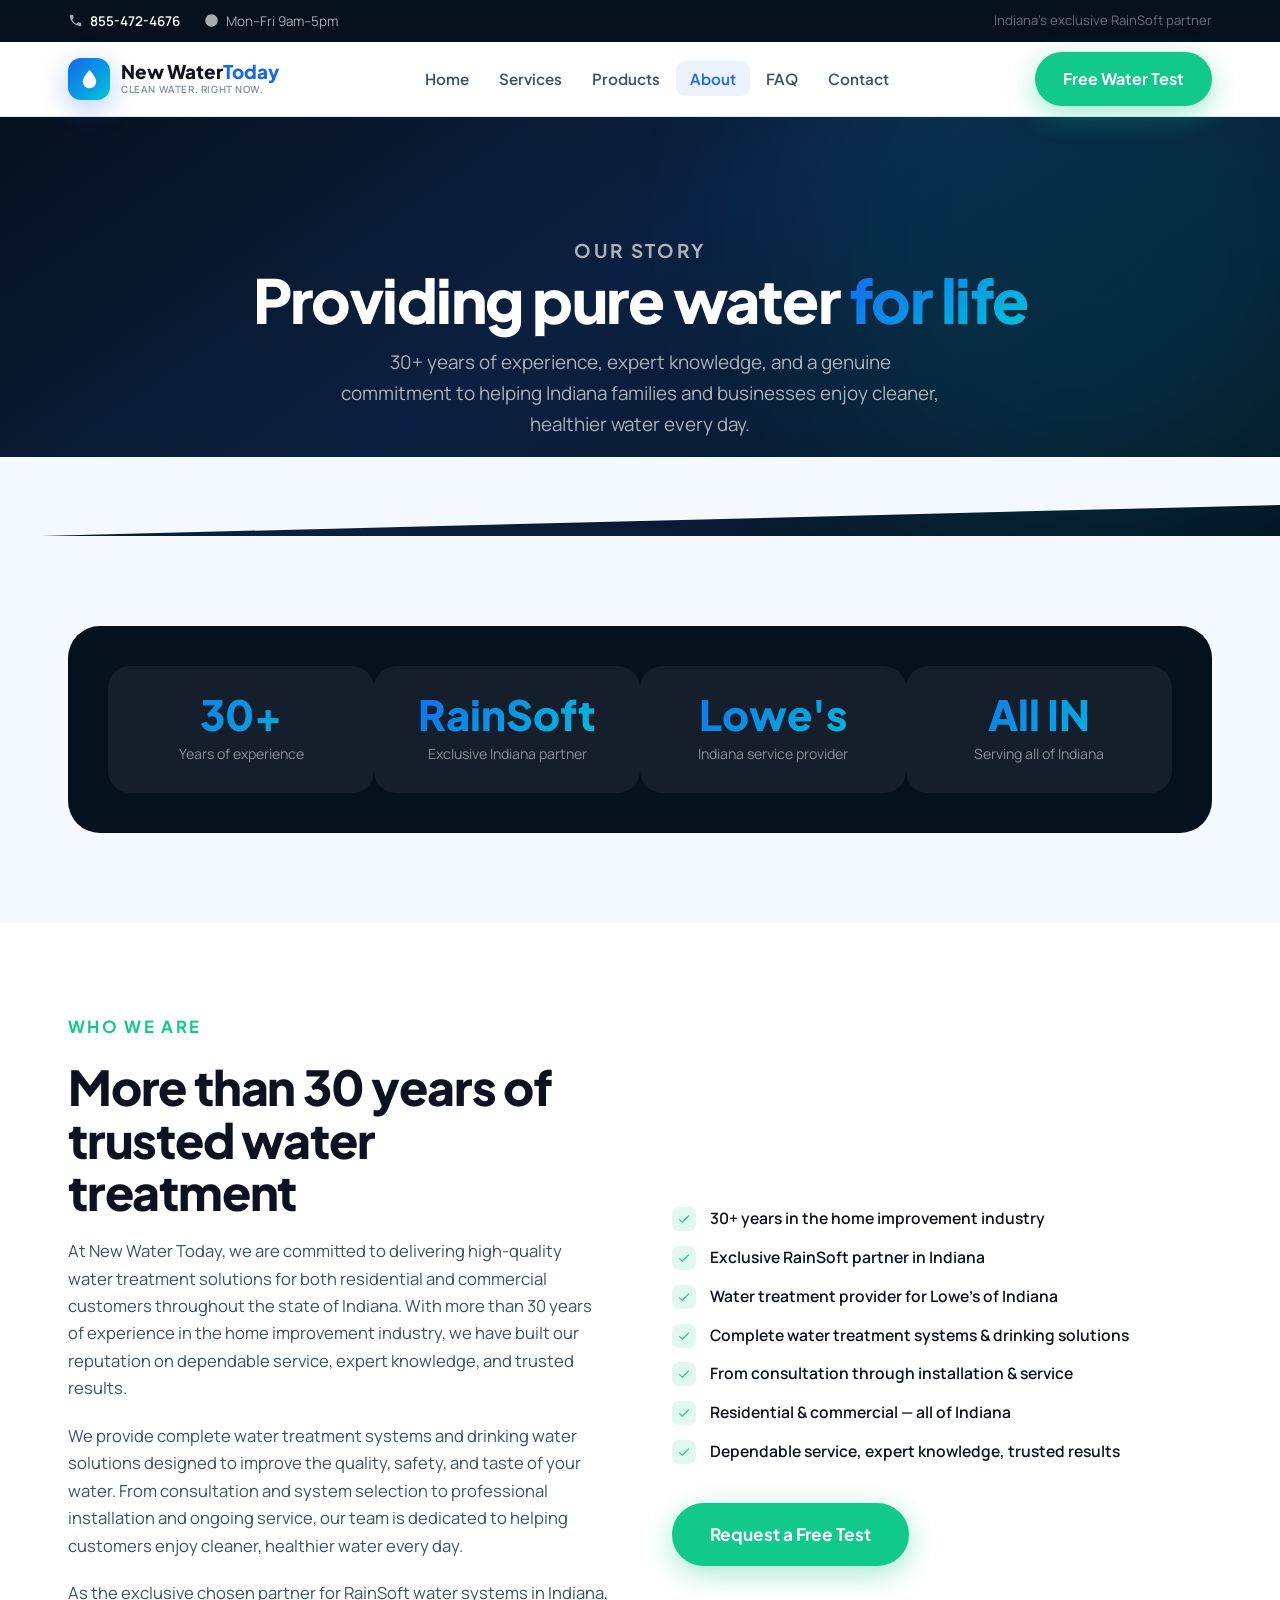
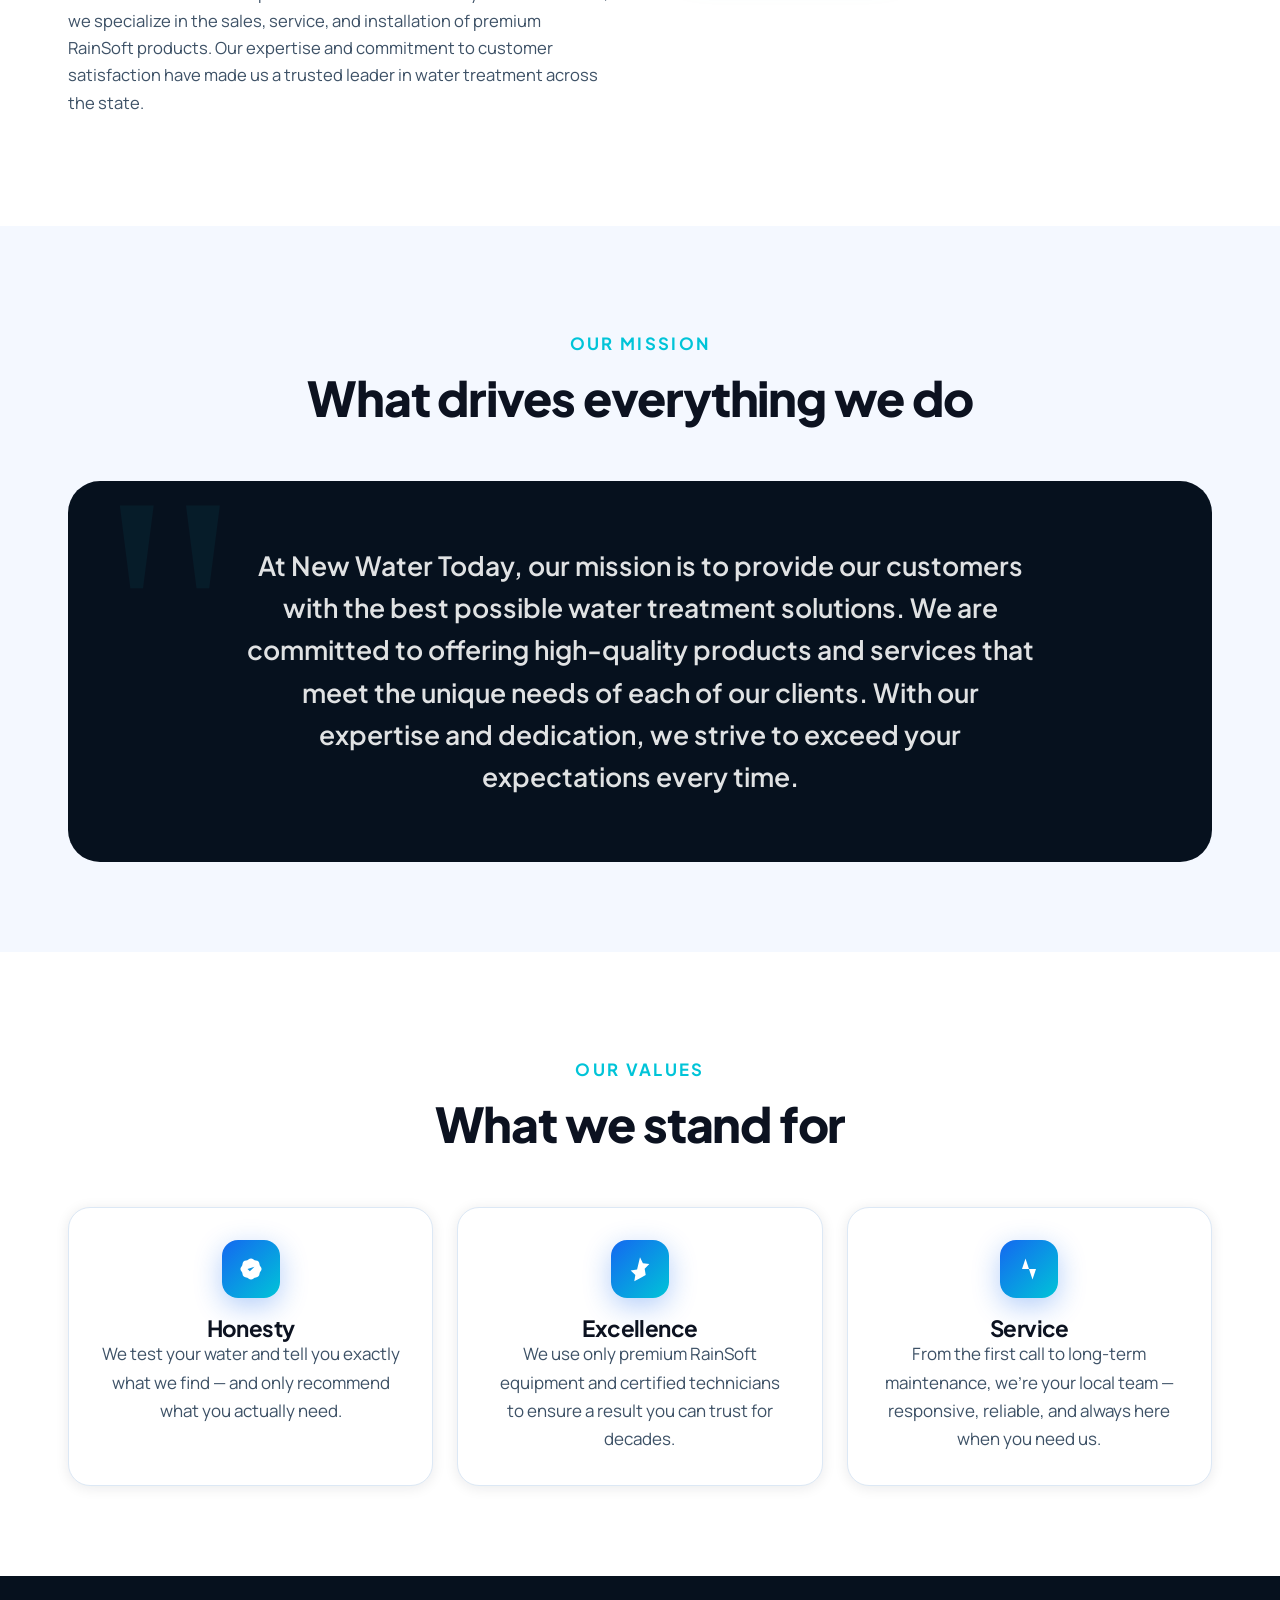
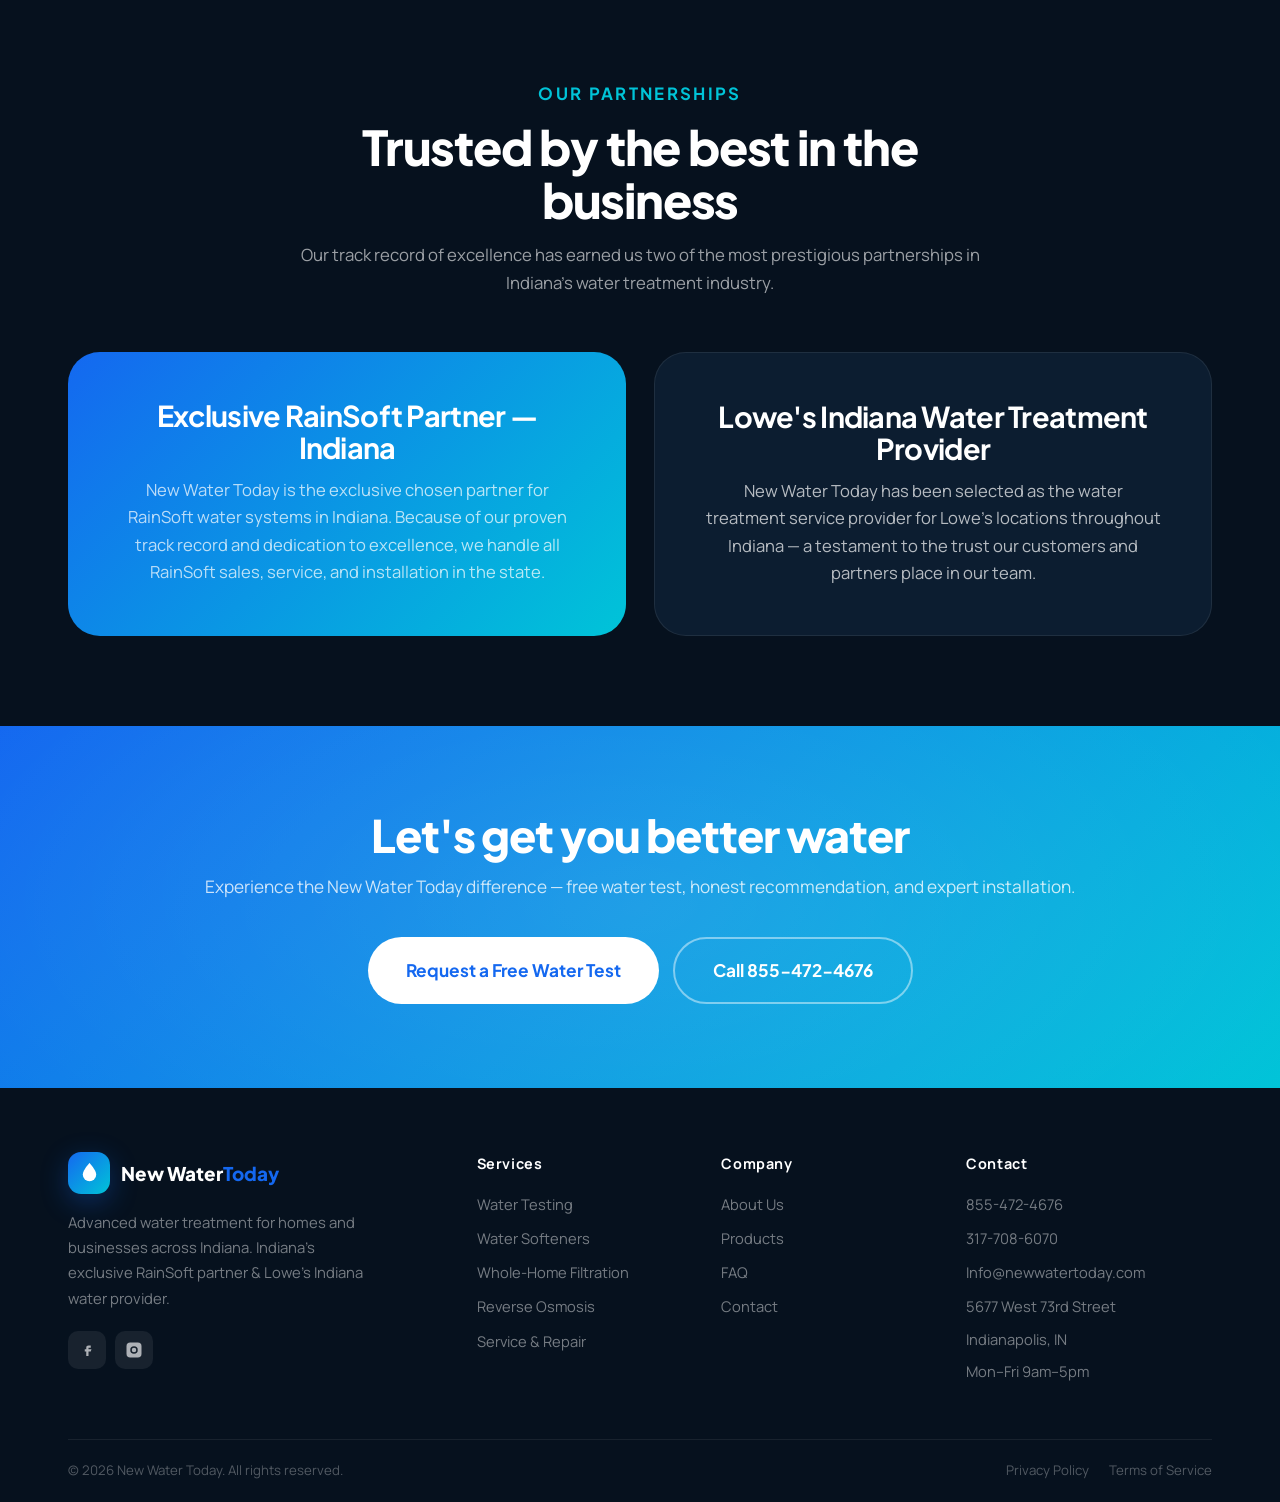
==== about.html @ 7a16fded "Redesign: multi-page professional site with separate pages per nav tab Full redesign with deep navy " ====
<!DOCTYPE html>
<html lang="en">
<head>
<meta charset="UTF-8"/><meta name="viewport" content="width=device-width,initial-scale=1"/>
<title>About Us — New Water Today | 30+ Years Serving Indiana</title>
<meta name="description" content="New Water Today has 30+ years of experience providing water treatment solutions across Indiana. Exclusive RainSoft partner and Lowe's Indiana water provider. Learn our story."/>
<meta name="theme-color" content="#06111e"/>
<link rel="icon" href="assets/img/favicon.svg" type="image/svg+xml"/>
<link rel="preconnect" href="https://fonts.googleapis.com"/>
<link rel="preconnect" href="https://fonts.gstatic.com" crossorigin/>
<link href="https://fonts.googleapis.com/css2?family=Manrope:wght@400;500;600;700&family=Plus+Jakarta+Sans:wght@600;700;800&display=swap" rel="stylesheet"/>
<link rel="stylesheet" href="assets/css/styles.css"/>
</head>
<body>
<a class="skip-link" href="#main">Skip to content</a>

<div class="topbar">
  <div class="container topbar__inner">
    <span class="topbar__item"><svg class="icon-xs" viewBox="0 0 24 24"><path d="M6.6 10.8a15.1 15.1 0 0 0 6.6 6.6l2.2-2.2a1 1 0 0 1 1-.25 11.4 11.4 0 0 0 3.6.57 1 1 0 0 1 1 1V20a1 1 0 0 1-1 1A17 17 0 0 1 3 4a1 1 0 0 1 1-1h3.5a1 1 0 0 1 1 1 11.4 11.4 0 0 0 .57 3.6 1 1 0 0 1-.25 1z"/></svg><a href="tel:+18554724676">855-472-4676</a></span>
    <span class="topbar__item topbar__hours"><svg class="icon-xs" viewBox="0 0 24 24"><path d="M12 2a10 10 0 1 0 0 20A10 10 0 0 0 12 2zm1 10.6V6h-2v7l5.2 3.1 1-1.7z"/></svg>Mon–Fri 9am–5pm</span>
    <span class="topbar__right">Indiana's exclusive RainSoft partner</span>
  </div>
</div>

<header class="header" id="header">
  <div class="container header__inner">
    <a class="brand" href="index.html">
      <span class="brand__icon"><svg viewBox="0 0 24 24"><path d="M12 2.2S5 9.5 5 14.2a7 7 0 0 0 14 0C19 9.5 12 2.2 12 2.2z"/></svg></span>
      <span><div class="brand__name">New Water<span>Today</span></div><div class="brand__tag">Clean Water. Right Now.</div></span>
    </a>
    <nav aria-label="Primary">
      <ul class="nav__links" id="navLinks">
        <li><a href="index.html">Home</a></li>
        <li><a href="services.html">Services</a></li>
        <li><a href="products.html">Products</a></li>
        <li><a href="about.html">About</a></li>
        <li><a href="faq.html">FAQ</a></li>
        <li><a href="contact.html">Contact</a></li>
      </ul>
    </nav>
    <a class="btn btn--green nav__cta" href="contact.html">Free Water Test</a>
    <button class="nav__toggle" id="navToggle" aria-expanded="false" aria-label="Open menu"><span></span><span></span><span></span></button>
  </div>
</header>

<main id="main">

<section class="page-hero">
  <div class="page-hero__glow" aria-hidden="true"></div>
  <div class="page-hero__inner">
    <p class="eyebrow eyebrow--dim">Our story</p>
    <h1>Providing pure water <span class="grad-text">for life</span></h1>
    <p>30+ years of experience, expert knowledge, and a genuine commitment to helping Indiana families and businesses enjoy cleaner, healthier water every day.</p>
  </div>
  <div class="page-hero__cut" aria-hidden="true"><svg viewBox="0 0 1440 80" preserveAspectRatio="none"><path d="M0 0h1440v48L0 80z" fill="#f4f8ff"/></svg></div>
</section>

<!-- Stats -->
<section class="section section--off">
  <div class="container">
    <div class="stats-row" style="background:var(--navy);border-radius:var(--r-xl);padding:40px;gap:0">
      <div class="stat-box" style="border:0"><strong data-count="30" data-suffix="+">30+</strong><span>Years of experience</span></div>
      <div class="stat-box" style="border:0"><strong>RainSoft</strong><span>Exclusive Indiana partner</span></div>
      <div class="stat-box" style="border:0"><strong>Lowe's</strong><span>Indiana service provider</span></div>
      <div class="stat-box" style="border:0"><strong>All IN</strong><span>Serving all of Indiana</span></div>
    </div>
  </div>
</section>

<!-- About copy -->
<section class="section">
  <div class="container">
    <div class="split">
      <div>
        <p class="eyebrow eyebrow--green">Who we are</p>
        <h2>More than 30 years of trusted water treatment</h2>
        <p>At New Water Today, we are committed to delivering high-quality water treatment solutions for both residential and commercial customers throughout the state of Indiana. With more than 30 years of experience in the home improvement industry, we have built our reputation on dependable service, expert knowledge, and trusted results.</p>
        <p>We provide complete water treatment systems and drinking water solutions designed to improve the quality, safety, and taste of your water. From consultation and system selection to professional installation and ongoing service, our team is dedicated to helping customers enjoy cleaner, healthier water every day.</p>
        <p>As the exclusive chosen partner for RainSoft water systems in Indiana, we specialize in the sales, service, and installation of premium RainSoft products. Our expertise and commitment to customer satisfaction have made us a trusted leader in water treatment across the state.</p>
      </div>
      <div>
        <ul class="checklist">
          <li>30+ years in the home improvement industry</li>
          <li>Exclusive RainSoft partner in Indiana</li>
          <li>Water treatment provider for Lowe's of Indiana</li>
          <li>Complete water treatment systems &amp; drinking solutions</li>
          <li>From consultation through installation &amp; service</li>
          <li>Residential &amp; commercial — all of Indiana</li>
          <li>Dependable service, expert knowledge, trusted results</li>
        </ul>
        <a class="btn btn--green btn--lg" href="contact.html" style="margin-top:8px">Request a Free Test</a>
      </div>
    </div>
  </div>
</section>

<!-- Mission -->
<section class="section section--off">
  <div class="container">
    <div class="sec-head">
      <p class="eyebrow">Our mission</p>
      <h2>What drives everything we do</h2>
    </div>
    <div class="mission-wrap">
      <p>At New Water Today, our mission is to provide our customers with the best possible water treatment solutions. We are committed to offering high-quality products and services that meet the unique needs of each of our clients. With our expertise and dedication, we strive to exceed your expectations every time.</p>
    </div>
  </div>
</section>

<!-- Values -->
<section class="section">
  <div class="container">
    <div class="sec-head">
      <p class="eyebrow">Our values</p>
      <h2>What we stand for</h2>
    </div>
    <div class="grid g3">
      <div class="card" style="text-align:center"><div class="svc-icon" style="margin:0 auto 18px"><svg viewBox="0 0 24 24"><path d="M9 12l2 2 4-4M7.835 4.697a3.42 3.42 0 0 0 1.946-.806 3.42 3.42 0 0 1 4.438 0 3.42 3.42 0 0 0 1.946.806 3.42 3.42 0 0 1 3.138 3.138 3.42 3.42 0 0 0 .806 1.946 3.42 3.42 0 0 1 0 4.438 3.42 3.42 0 0 0-.806 1.946 3.42 3.42 0 0 1-3.138 3.138 3.42 3.42 0 0 0-1.946.806 3.42 3.42 0 0 1-4.438 0 3.42 3.42 0 0 0-1.946-.806 3.42 3.42 0 0 1-3.138-3.138 3.42 3.42 0 0 0-.806-1.946 3.42 3.42 0 0 1 0-4.438 3.42 3.42 0 0 0 .806-1.946 3.42 3.42 0 0 1 3.138-3.138z"/></svg></div><h3>Honesty</h3><p>We test your water and tell you exactly what we find — and only recommend what you actually need.</p></div>
      <div class="card" style="text-align:center"><div class="svc-icon" style="margin:0 auto 18px"><svg viewBox="0 0 24 24"><path d="M12 2l2.5 5 5.5.8-4 3.9.9 5.5L12 20l-4.9 2.6.9-5.5-4-3.9 5.5-.8z"/></svg></div><h3>Excellence</h3><p>We use only premium RainSoft equipment and certified technicians to ensure a result you can trust for decades.</p></div>
      <div class="card" style="text-align:center"><div class="svc-icon" style="margin:0 auto 18px"><svg viewBox="0 0 24 24"><path d="M22 12h-4l-3 9L9 3l-3 9H2"/></svg></div><h3>Service</h3><p>From the first call to long-term maintenance, we're your local team — responsive, reliable, and always here when you need us.</p></div>
    </div>
  </div>
</section>

<!-- Partnerships -->
<section class="section section--navy">
  <div class="container">
    <div class="sec-head">
      <p class="eyebrow">Our partnerships</p>
      <h2 style="color:#fff">Trusted by the best in the business</h2>
      <p style="color:rgba(255,255,255,.6)">Our track record of excellence has earned us two of the most prestigious partnerships in Indiana's water treatment industry.</p>
    </div>
    <div class="grid g2" style="gap:28px">
      <div class="partner-card partner-card--blue">
        <h3>Exclusive RainSoft Partner — Indiana</h3>
        <p>New Water Today is the exclusive chosen partner for RainSoft water systems in Indiana. Because of our proven track record and dedication to excellence, we handle all RainSoft sales, service, and installation in the state.</p>
      </div>
      <div class="partner-card partner-card--navy">
        <h3 style="color:#fff">Lowe's Indiana Water Treatment Provider</h3>
        <p style="color:rgba(255,255,255,.7)">New Water Today has been selected as the water treatment service provider for Lowe's locations throughout Indiana — a testament to the trust our customers and partners place in our team.</p>
      </div>
    </div>
  </div>
</section>

<section class="ctaband">
  <div class="container ctaband__inner">
    <h2>Let's get you better water</h2>
    <p>Experience the New Water Today difference — free water test, honest recommendation, and expert installation.</p>
    <div class="ctaband__btns">
      <a class="btn btn--white btn--lg" href="contact.html">Request a Free Water Test</a>
      <a class="btn btn--outline btn--lg" href="tel:+18554724676">Call 855-472-4676</a>
    </div>
  </div>
</section>

</main>

<footer class="footer">
  <div class="container">
    <div class="footer__grid">
      <div class="footer__brand"><a class="brand" href="index.html"><span class="brand__icon"><svg viewBox="0 0 24 24"><path d="M12 2.2S5 9.5 5 14.2a7 7 0 0 0 14 0C19 9.5 12 2.2 12 2.2z"/></svg></span><span><div class="brand__name" style="color:#fff">New Water<span>Today</span></div></span></a><p>Advanced water treatment for homes and businesses across Indiana. Indiana's exclusive RainSoft partner &amp; Lowe's Indiana water provider.</p><div class="socials"><a href="#" aria-label="Facebook"><svg viewBox="0 0 24 24"><path d="M14 9h3V6h-3c-2 0-3 1-3 3v2H9v3h2v6h3v-6h3l1-3h-4V9z"/></svg></a><a href="#" aria-label="Instagram"><svg viewBox="0 0 24 24"><path d="M7 2h10a5 5 0 0 1 5 5v10a5 5 0 0 1-5 5H7a5 5 0 0 1-5-5V7a5 5 0 0 1 5-5zm5 5a5 5 0 1 0 0 10 5 5 0 0 0 0-10zm0 2a3 3 0 1 1 0 6 3 3 0 0 1 0-6zm5.5-2.5a1 1 0 1 1 0 2 1 1 0 0 1 0-2z"/></svg></a></div></div>
      <div class="footer__col"><h5>Services</h5><a href="services.html">Water Testing</a><a href="services.html">Water Softeners</a><a href="services.html">Whole-Home Filtration</a><a href="services.html">Reverse Osmosis</a><a href="services.html">Service &amp; Repair</a></div>
      <div class="footer__col"><h5>Company</h5><a href="about.html">About Us</a><a href="products.html">Products</a><a href="faq.html">FAQ</a><a href="contact.html">Contact</a></div>
      <div class="footer__col"><h5>Contact</h5><a href="tel:+18554724676">855-472-4676</a><a href="tel:+13177086070">317-708-6070</a><a href="mailto:Info@newwatertoday.com">Info@newwatertoday.com</a><span>5677 West 73rd Street</span><span>Indianapolis, IN</span><span>Mon–Fri 9am–5pm</span></div>
    </div>
    <div class="footer__bar"><div class="footer__bar-inner"><p>&copy; <span id="year"></span> New Water Today. All rights reserved.</p><div class="footer__legal"><a href="#">Privacy Policy</a><a href="#">Terms of Service</a></div></div></div>
  </div>
</footer>
<a class="float-call" href="tel:+18554724676" aria-label="Call us"><svg viewBox="0 0 24 24"><path d="M6.6 10.8a15.1 15.1 0 0 0 6.6 6.6l2.2-2.2a1 1 0 0 1 1-.25 11.4 11.4 0 0 0 3.6.57 1 1 0 0 1 1 1V20a1 1 0 0 1-1 1A17 17 0 0 1 3 4a1 1 0 0 1 1-1h3.5a1 1 0 0 1 1 1 11.4 11.4 0 0 0 .57 3.6 1 1 0 0 1-.25 1z"/></svg></a>
<script src="assets/js/main.js" defer></script>
</body>
</html>
---- assets/css/styles.css ----
/* ============================================================
   NEW WATER TODAY  —  Design System v2
   Premium multi-page redesign
   ============================================================ */

/* ---- 1. Variables ---- */
:root {
  --navy:     #06111e;
  --navy-2:   #0c1d30;
  --navy-3:   #142840;
  --blue:     #1468f0;
  --blue-lt:  #4d8fff;
  --aqua:     #00c4d8;
  --aqua-lt:  #40d8ea;
  --green:    #10c98a;
  --green-dk: #0ba870;
  --white:    #ffffff;
  --off:      #f4f8ff;
  --ink:      #0c1220;
  --mid:      #3d5166;
  --muted:    #7b8fa4;
  --line:     #dce8f5;
  --grad-hero:      linear-gradient(145deg,#06111e 0%,#0b2040 45%,#041420 100%);
  --grad-blue-aqua: linear-gradient(135deg,#1468f0,#00c4d8);
  --grad-aqua-green:linear-gradient(135deg,#00c4d8,#10c98a);
  --grad-green:     linear-gradient(135deg,#10c98a,#0ba870);
  --s-xs:  0 1px 4px rgba(6,17,30,.06);
  --s-sm:  0 2px 14px rgba(6,17,30,.09);
  --s-md:  0 8px 36px rgba(6,17,30,.13);
  --s-lg:  0 24px 72px rgba(6,17,30,.20);
  --s-green: 0 8px 28px rgba(16,201,138,.38);
  --s-blue:  0 8px 28px rgba(20,104,240,.32);
  --r:   14px;
  --r-lg:22px;
  --r-xl:32px;
  --max: 1200px;
  --gap: 28px;
  --ff-h: 'Plus Jakarta Sans', system-ui, sans-serif;
  --ff-b: 'Manrope', system-ui, sans-serif;
}

/* ---- 2. Reset ---- */
*,*::before,*::after{box-sizing:border-box;margin:0}
html{scroll-behavior:smooth;scroll-padding-top:80px;-webkit-text-size-adjust:100%}
body{font-family:var(--ff-b);font-size:17px;line-height:1.65;color:var(--ink);background:var(--white);-webkit-font-smoothing:antialiased;overflow-x:hidden}
img,svg{display:block;max-width:100%}
a{color:inherit;text-decoration:none}
h1,h2,h3,h4{font-family:var(--ff-h);line-height:1.1;letter-spacing:-.025em;color:var(--ink)}
h1{font-size:clamp(2.8rem,7vw,5.5rem);font-weight:800}
h2{font-size:clamp(2rem,4vw,3rem);font-weight:800}
h3{font-size:1.4rem;font-weight:700}
p{color:var(--mid)}

/* ---- 3. Utils ---- */
.container{width:100%;max-width:var(--max);margin:0 auto;padding:0 var(--gap)}
.sr-only{position:absolute;width:1px;height:1px;clip:rect(0 0 0 0);overflow:hidden}
.skip-link{position:absolute;top:0;left:0;background:var(--green);color:#fff;padding:10px 18px;font-weight:700;z-index:999;transform:translateY(-100%)}
.skip-link:focus{transform:none}

.eyebrow{display:inline-block;font-family:var(--ff-h);font-size:.78rem;font-weight:700;letter-spacing:.14em;text-transform:uppercase;color:var(--aqua);margin-bottom:14px}
.eyebrow--green{color:var(--green)}
.eyebrow--dim{color:rgba(255,255,255,.55)}

.grad-text{background:var(--grad-blue-aqua);-webkit-background-clip:text;background-clip:text;color:transparent}
.grad-text--g{background:var(--grad-aqua-green);-webkit-background-clip:text;background-clip:text;color:transparent}

/* ---- 4. Buttons ---- */
.btn{display:inline-flex;align-items:center;gap:8px;font-family:var(--ff-h);font-weight:700;font-size:1rem;padding:14px 28px;border-radius:999px;border:none;cursor:pointer;transition:transform .18s ease,box-shadow .2s ease;white-space:nowrap}
.btn:hover{transform:translateY(-2px)}
.btn:active{transform:translateY(0)}
.btn--green{background:var(--green);color:#fff;box-shadow:var(--s-green)}
.btn--green:hover{background:var(--green-dk);box-shadow:0 14px 36px rgba(16,201,138,.48)}
.btn--blue{background:var(--blue);color:#fff;box-shadow:var(--s-blue)}
.btn--blue:hover{background:#0d58d8;box-shadow:0 14px 36px rgba(20,104,240,.44)}
.btn--outline{background:transparent;color:#fff;border:2px solid rgba(255,255,255,.45);padding:12px 26px}
.btn--outline:hover{border-color:#fff;background:rgba(255,255,255,.1);color:#fff}
.btn--outline-dark{background:transparent;color:var(--ink);border:2px solid var(--line);padding:12px 26px}
.btn--outline-dark:hover{border-color:var(--blue);color:var(--blue)}
.btn--white{background:#fff;color:var(--blue)}
.btn--white:hover{background:#f0f7ff;box-shadow:0 12px 32px rgba(0,0,0,.14)}
.btn--lg{padding:17px 38px;font-size:1.08rem}
.btn--block{width:100%;justify-content:center}

/* ---- 5. Topbar ---- */
.topbar{background:var(--navy);color:rgba(255,255,255,.65);font-size:.84rem}
.topbar__inner{display:flex;align-items:center;gap:24px;min-height:42px;flex-wrap:wrap}
.topbar a{color:#fff;font-weight:600}
.topbar a:hover{color:var(--aqua)}
.topbar__item{display:flex;align-items:center;gap:7px}
.topbar__right{margin-left:auto;color:rgba(255,255,255,.4);font-size:.82rem}
.icon-xs{width:15px;height:15px;fill:currentColor;flex-shrink:0}
@media(max-width:680px){.topbar__hours,.topbar__right{display:none}}

/* ---- 6. Header ---- */
.header{position:sticky;top:0;z-index:100;background:rgba(255,255,255,.9);backdrop-filter:blur(18px) saturate(180%);-webkit-backdrop-filter:blur(18px) saturate(180%);border-bottom:1px solid var(--line);transition:box-shadow .2s}
.header.scrolled{box-shadow:var(--s-md)}
.header__inner{display:flex;align-items:center;justify-content:space-between;min-height:74px;gap:16px}

.brand{display:flex;align-items:center;gap:11px;flex-shrink:0}
.brand__icon{width:42px;height:42px;border-radius:13px;background:var(--grad-blue-aqua);display:grid;place-items:center;box-shadow:var(--s-blue)}
.brand__icon svg{width:23px;height:23px;fill:#fff}
.brand__name{font-family:var(--ff-h);font-weight:800;font-size:1.18rem;color:var(--ink);line-height:1.08}
.brand__name span{color:var(--blue)}
.brand__tag{font-size:.62rem;font-weight:600;letter-spacing:.06em;text-transform:uppercase;color:var(--muted)}

.nav__links{display:flex;align-items:center;list-style:none;padding:0;gap:2px}
.nav__links a{font-family:var(--ff-h);font-weight:600;font-size:.95rem;color:var(--mid);padding:8px 14px;border-radius:9px;transition:color .15s,background .15s}
.nav__links a:hover,.nav__links a.active{color:var(--blue);background:rgba(20,104,240,.08)}

.nav__toggle{display:none;flex-direction:column;gap:5px;background:none;border:0;cursor:pointer;padding:8px;border-radius:8px}
.nav__toggle span{width:24px;height:2.5px;background:var(--ink);border-radius:2px;transition:.22s ease}
.nav__toggle[aria-expanded="true"] span:nth-child(1){transform:translateY(7.5px) rotate(45deg)}
.nav__toggle[aria-expanded="true"] span:nth-child(2){opacity:0;transform:scaleX(0)}
.nav__toggle[aria-expanded="true"] span:nth-child(3){transform:translateY(-7.5px) rotate(-45deg)}

@media(max-width:960px){
  .nav__toggle{display:flex}
  .nav__links{position:fixed;inset:116px 0 auto;flex-direction:column;align-items:stretch;background:#fff;border-bottom:1px solid var(--line);padding:10px 22px 20px;gap:0;box-shadow:var(--s-lg);transform:translateY(-10px);opacity:0;pointer-events:none;transition:.2s ease}
  .nav__links.open{transform:none;opacity:1;pointer-events:auto}
  .nav__links a{padding:14px 10px;border-bottom:1px solid var(--line);border-radius:0}
  .nav__links li:last-child a{border:0}
  .nav__cta{display:none}
}

/* ---- 7. Home hero ---- */
.hero{position:relative;min-height:100vh;display:flex;align-items:center;background:var(--grad-hero);overflow:hidden}
.hero__glow{position:absolute;inset:0;pointer-events:none}
.hero__glow::before{content:'';position:absolute;width:700px;height:700px;border-radius:50%;background:var(--aqua);opacity:.12;filter:blur(100px);top:-200px;right:-150px}
.hero__glow::after{content:'';position:absolute;width:500px;height:500px;border-radius:50%;background:var(--blue);opacity:.14;filter:blur(80px);bottom:-100px;left:-100px}
.hero__cut{position:absolute;bottom:-1px;left:0;right:0;height:120px;pointer-events:none}
.hero__cut svg{width:100%;height:100%}
.hero__inner{position:relative;z-index:2;display:grid;grid-template-columns:1fr 420px;gap:56px;align-items:center;padding:110px var(--gap) 160px;width:100%;max-width:calc(var(--max) + 56px);margin:0 auto}
.hero h1{color:#fff;margin-bottom:18px}
.hero__sub{font-size:clamp(1.05rem,2vw,1.22rem);color:rgba(255,255,255,.7);max-width:520px;margin-bottom:34px}
.hero__btns{display:flex;gap:14px;flex-wrap:wrap}
.hero__trust{list-style:none;padding:0;display:flex;flex-wrap:wrap;gap:18px 36px;margin-top:46px}
.hero__trust li{font-size:.88rem;color:rgba(255,255,255,.5)}
.hero__trust strong{display:block;font-family:var(--ff-h);font-size:1.55rem;color:#fff}

/* Glass capture card */
.glass-card{background:rgba(255,255,255,.07);border:1px solid rgba(255,255,255,.15);backdrop-filter:blur(22px);-webkit-backdrop-filter:blur(22px);border-radius:var(--r-xl);padding:36px;box-shadow:0 24px 64px rgba(0,0,0,.35)}
.glass-card h3{color:#fff;font-size:1.5rem;margin-bottom:8px}
.glass-card>p{color:rgba(255,255,255,.62);margin-bottom:24px;font-size:.98rem}
.glass-form{display:flex;flex-direction:column;gap:12px}
.glass-form input{padding:14px 18px;border-radius:12px;border:1px solid rgba(255,255,255,.2);background:rgba(255,255,255,.09);color:#fff;font:inherit;font-size:.98rem}
.glass-form input::placeholder{color:rgba(255,255,255,.4)}
.glass-form input:focus{outline:none;border-color:var(--aqua);background:rgba(255,255,255,.14)}
.glass-fine{font-size:.79rem;color:rgba(255,255,255,.38);margin-top:12px}

@media(max-width:900px){.hero__inner{grid-template-columns:1fr;gap:36px;padding-bottom:160px}.glass-card{max-width:480px}}
@media(max-width:600px){.hero h1{font-size:2.8rem}.hero__cut{height:80px}}

/* ---- 8. Page hero (inner pages) ---- */
.page-hero{position:relative;background:var(--grad-hero);padding:104px var(--gap) 96px;overflow:hidden}
.page-hero__glow{position:absolute;inset:0;pointer-events:none}
.page-hero__glow::before{content:'';position:absolute;width:600px;height:600px;border-radius:50%;background:var(--aqua);opacity:.10;filter:blur(90px);top:-180px;right:-100px}
.page-hero__cut{position:absolute;bottom:-1px;left:0;right:0;height:80px;pointer-events:none}
.page-hero__cut svg{width:100%;height:100%}
.page-hero__inner{position:relative;z-index:2;max-width:var(--max);margin:0 auto;text-align:center}
.page-hero h1{color:#fff;font-size:clamp(2.4rem,5.5vw,3.8rem)}
.page-hero p{color:rgba(255,255,255,.65);font-size:clamp(1rem,2vw,1.18rem);max-width:600px;margin:14px auto 0}

/* ---- 9. Badges ---- */
.badges{background:var(--white);border-bottom:1px solid var(--line)}
.badges__inner{display:flex;align-items:center;justify-content:center;gap:12px 36px;flex-wrap:wrap;padding:18px var(--gap)}
.badges span{font-family:var(--ff-h);font-weight:700;font-size:.84rem;color:var(--mid);display:flex;align-items:center;gap:7px}
.badges span::before{content:'✓';width:20px;height:20px;border-radius:50%;background:rgba(16,201,138,.12);color:var(--green);display:grid;place-items:center;font-size:.72rem;font-weight:800;flex-shrink:0}

/* ---- 10. Section wrappers ---- */
.section{padding:90px 0}
.section--off{background:var(--off)}
.section--navy{background:var(--navy)}
.section--navy2{background:var(--navy-2)}
.sec-head{max-width:680px;margin:0 auto 56px;text-align:center}
.sec-head--left{margin-left:0;text-align:left}
.sec-head p{margin-top:14px;font-size:1.05rem}

/* ---- 11. Cards ---- */
.card{background:var(--white);border:1px solid var(--line);border-radius:var(--r-lg);padding:32px;box-shadow:var(--s-sm);transition:transform .22s ease,box-shadow .22s ease,border-color .2s}
.card:hover{transform:translateY(-5px);box-shadow:var(--s-md);border-color:#b8d0e8}
.card--glass{background:rgba(255,255,255,.06);border:1px solid rgba(255,255,255,.12);backdrop-filter:blur(16px);box-shadow:0 8px 32px rgba(0,0,0,.22)}
.card--glass:hover{background:rgba(255,255,255,.1);border-color:rgba(255,255,255,.22)}
.card--glass h3,.card--glass h4{color:#fff}
.card--glass p{color:rgba(255,255,255,.62)}

/* ---- 12. Grids ---- */
.grid{display:grid;gap:24px}
.g3{grid-template-columns:repeat(3,1fr)}
.g2{grid-template-columns:repeat(2,1fr)}
.g4{grid-template-columns:repeat(4,1fr)}
@media(max-width:960px){.g3{grid-template-columns:repeat(2,1fr)}.g4{grid-template-columns:repeat(2,1fr)}}
@media(max-width:600px){.g3,.g2,.g4{grid-template-columns:1fr}}

/* ---- 13. Service cards ---- */
.svc-icon{width:58px;height:58px;border-radius:16px;background:var(--grad-blue-aqua);display:grid;place-items:center;margin-bottom:20px;box-shadow:var(--s-blue)}
.svc-icon svg{width:28px;height:28px;fill:#fff}
.svc-card h3{margin-bottom:10px}
.svc-card p{font-size:.97rem}

/* ---- 14. Steps ---- */
.steps-row{display:grid;grid-template-columns:repeat(4,1fr);gap:24px;position:relative}
.steps-row::before{content:'';position:absolute;top:35px;left:12%;right:12%;height:2px;background:linear-gradient(to right,var(--blue),var(--aqua));opacity:.3;z-index:0}
.step-c{text-align:center;position:relative;z-index:1}
.step-num{width:70px;height:70px;border-radius:50%;background:var(--grad-blue-aqua);box-shadow:var(--s-blue);display:grid;place-items:center;margin:0 auto 18px;font-family:var(--ff-h);font-weight:800;font-size:1.5rem;color:#fff}
.step-c h3{margin-bottom:8px}
.step-c p{font-size:.95rem}
@media(max-width:760px){.steps-row{grid-template-columns:repeat(2,1fr)}.steps-row::before{display:none}}
@media(max-width:460px){.steps-row{grid-template-columns:1fr}}

/* ---- 15. Stats (dark bg) ---- */
.stats-row{display:grid;grid-template-columns:repeat(4,1fr);gap:20px}
.stat-box{background:rgba(255,255,255,.06);border:1px solid rgba(255,255,255,.1);border-radius:var(--r-lg);padding:28px 22px;text-align:center}
.stat-box strong{display:block;font-family:var(--ff-h);font-size:2.6rem;font-weight:800;line-height:1;background:var(--grad-blue-aqua);-webkit-background-clip:text;background-clip:text;color:transparent}
.stat-box span{color:rgba(255,255,255,.5);font-size:.88rem;margin-top:6px;display:block}
@media(max-width:760px){.stats-row{grid-template-columns:repeat(2,1fr)}}

/* ---- 16. Split layout ---- */
.split{display:grid;grid-template-columns:1fr 1fr;gap:64px;align-items:center}
.split h2{margin-bottom:18px}
.split>div>p{margin-bottom:20px;font-size:1.04rem}
.checklist{list-style:none;padding:0;display:grid;gap:13px;margin:22px 0 30px}
.checklist li{padding-left:38px;position:relative;font-weight:600;color:var(--ink);font-size:.98rem}
.checklist li::before{content:'';position:absolute;left:0;top:1px;width:24px;height:24px;border-radius:7px;background:rgba(16,201,138,.13) url("data:image/svg+xml,%3Csvg xmlns='http://www.w3.org/2000/svg' viewBox='0 0 24 24' fill='%2310c98a'%3E%3Cpath d='M9 16.2 4.8 12l-1.4 1.4L9 19 21 7l-1.4-1.4z'/%3E%3C/svg%3E") center/14px no-repeat}
@media(max-width:860px){.split{grid-template-columns:1fr;gap:36px}}

/* ---- 17. Testimonials ---- */
.quote-card{display:flex;flex-direction:column;gap:14px}
.stars{color:#f5a623;font-size:1.1rem;letter-spacing:3px}
.quote-card blockquote{font-size:1.03rem;color:var(--ink);font-style:italic;line-height:1.7}
.quote-card figcaption{font-family:var(--ff-h);font-weight:700;font-size:.87rem;color:var(--muted);margin-top:auto}

/* ---- 18. CTA band ---- */
.ctaband{background:var(--grad-blue-aqua);padding:84px 0;text-align:center;position:relative;overflow:hidden}
.ctaband::before{content:'';position:absolute;inset:0;background:radial-gradient(ellipse 60% 100% at 50% 50%,rgba(255,255,255,.09),transparent);pointer-events:none}
.ctaband__inner{position:relative;z-index:2}
.ctaband h2{color:#fff;font-size:clamp(1.8rem,4vw,2.8rem);margin-bottom:14px}
.ctaband p{color:rgba(255,255,255,.78);font-size:1.08rem;margin-bottom:36px}
.ctaband__btns{display:flex;gap:14px;justify-content:center;flex-wrap:wrap}

/* ---- 19. Products ---- */
.product-duo{display:grid;grid-template-columns:1fr 1fr;gap:28px}
.prod-card{border-radius:var(--r-xl);padding:42px;position:relative;overflow:hidden}
.prod-card--blue{background:linear-gradient(140deg,#0c1a2e 0%,#0d3266 100%)}
.prod-card--teal{background:linear-gradient(140deg,#051820 0%,#004557 100%)}
.prod-card h3{color:#fff;font-size:1.7rem;margin-bottom:12px}
.prod-card>p{color:rgba(255,255,255,.68);margin-bottom:26px}
.prod-badge{display:inline-block;font-family:var(--ff-h);font-weight:800;font-size:.7rem;letter-spacing:.1em;text-transform:uppercase;color:#fff;background:rgba(255,255,255,.13);border:1px solid rgba(255,255,255,.22);padding:5px 14px;border-radius:999px;margin-bottom:18px}
.prod-features{list-style:none;padding:0;display:grid;gap:12px;margin-bottom:28px}
.prod-features li{color:rgba(255,255,255,.75);padding-left:26px;position:relative;font-size:.97rem}
.prod-features li::before{content:'→';position:absolute;left:0;color:var(--aqua)}
@media(max-width:780px){.product-duo{grid-template-columns:1fr}}

/* ---- 20. About / Mission ---- */
.mission-wrap{background:var(--navy);border-radius:var(--r-xl);padding:64px;text-align:center;position:relative;overflow:hidden}
.mission-wrap::before{content:'"';position:absolute;top:-40px;left:30px;font-size:22rem;line-height:1;color:rgba(0,196,216,.06);font-family:Georgia,serif;pointer-events:none}
.mission-wrap p{font-family:var(--ff-h);font-size:clamp(1.1rem,2.4vw,1.65rem);font-weight:600;color:rgba(255,255,255,.88);line-height:1.6;max-width:800px;margin:0 auto;position:relative;z-index:2}
@media(max-width:640px){.mission-wrap{padding:36px 28px}}

.partner-card{border-radius:var(--r-xl);padding:48px;text-align:center}
.partner-card--blue{background:var(--grad-blue-aqua)}
.partner-card--navy{background:var(--navy-2);border:1px solid rgba(255,255,255,.08)}
.partner-card h3{color:#fff;font-size:1.8rem;margin-bottom:12px}
.partner-card p{color:rgba(255,255,255,.72);font-size:1.04rem}

/* ---- 21. Contact ---- */
.contact-wrap{display:grid;grid-template-columns:1fr 1.1fr;gap:50px;align-items:start}
.contact-info>p{margin:14px 0 30px;font-size:1.04rem}
.c-list{list-style:none;padding:0;display:grid;gap:22px}
.c-item{display:flex;gap:14px;align-items:flex-start}
.c-icon{width:46px;height:46px;border-radius:12px;background:rgba(20,104,240,.1);display:grid;place-items:center;flex-shrink:0}
.c-icon svg{width:22px;height:22px;fill:var(--blue)}
.c-label{font-family:var(--ff-h);font-weight:700;font-size:.86rem;color:var(--muted);display:block;margin-bottom:3px}
.c-val{color:var(--ink);font-weight:500}
.c-val a{color:var(--blue)}
.c-val a:hover{color:var(--aqua)}
@media(max-width:860px){.contact-wrap{grid-template-columns:1fr}}

/* ---- 22. Forms ---- */
.form-grid{display:grid;gap:18px}
.field{display:grid;gap:6px}
.field-row{display:grid;grid-template-columns:1fr 1fr;gap:16px}
.field label{font-family:var(--ff-h);font-weight:700;font-size:.88rem;color:var(--ink)}
.opt{color:var(--muted);font-weight:400}
.field input,.field select,.field textarea{padding:13px 16px;border:1.5px solid var(--line);border-radius:12px;font:inherit;font-size:.98rem;color:var(--ink);background:#fff;transition:border-color .15s,box-shadow .15s}
.field input:focus,.field select:focus,.field textarea:focus{outline:none;border-color:var(--blue);box-shadow:0 0 0 4px rgba(20,104,240,.12)}
.field input.invalid{border-color:#e53e3e}
.err{color:#e53e3e;font-size:.82rem;min-height:1em}
.form-msg{font-weight:600;min-height:1.2em}
.form-msg.ok{color:var(--green)}
.form-msg.err{color:#e53e3e}
.form-fine{font-size:.82rem;color:var(--muted)}
@media(max-width:480px){.field-row{grid-template-columns:1fr}}

/* ---- 23. FAQ ---- */
.faq-list{display:grid;gap:12px;max-width:800px;margin:0 auto}
.faq-item{background:var(--white);border:1px solid var(--line);border-radius:var(--r);overflow:hidden;box-shadow:var(--s-xs)}
.faq-item summary{list-style:none;cursor:pointer;font-family:var(--ff-h);font-weight:700;font-size:1.04rem;padding:20px 24px;display:flex;justify-content:space-between;align-items:center;gap:16px;color:var(--ink);user-select:none}
.faq-item summary::-webkit-details-marker{display:none}
.faq-item summary::after{content:'+';font-size:1.7rem;line-height:1;color:var(--blue);transition:transform .2s ease;flex-shrink:0}
.faq-item[open] summary::after{transform:rotate(45deg)}
.faq-item[open] summary{color:var(--blue)}
.faq-body{padding:0 24px 22px;color:var(--mid);line-height:1.72}

/* ---- 24. Subscribe ---- */
.sub-band{background:var(--navy-2);padding:72px 0}
.sub-inner{display:flex;align-items:center;justify-content:space-between;gap:30px;flex-wrap:wrap}
.sub-text h2{color:#fff;font-size:clamp(1.6rem,3.5vw,2.2rem)}
.sub-text p{color:rgba(255,255,255,.55);margin-top:8px}
.sub-form{display:flex;gap:10px;flex:1 1 320px;max-width:440px}
.sub-form input{flex:1;padding:14px 18px;border-radius:999px;border:1px solid rgba(255,255,255,.18);background:rgba(255,255,255,.07);color:#fff;font:inherit}
.sub-form input::placeholder{color:rgba(255,255,255,.38)}
.sub-form input:focus{outline:none;border-color:var(--aqua);background:rgba(255,255,255,.12)}
.sub-note{width:100%;color:rgba(255,255,255,.55);font-size:.88rem;margin-top:4px}
.sub-note.ok{color:var(--green)}
@media(max-width:640px){.sub-form{flex-direction:column;max-width:100%}}

/* ---- 25. Footer ---- */
.footer{background:var(--navy);padding-top:64px}
.footer__grid{display:grid;grid-template-columns:1.8fr 1fr 1fr 1.2fr;gap:40px;padding-bottom:48px}
.footer__brand p{color:rgba(255,255,255,.45);font-size:.93rem;margin:16px 0 20px;max-width:300px;line-height:1.7}
.footer__col h5{color:#fff;font-size:.9rem;margin-bottom:16px;letter-spacing:.04em}
.footer__col a{display:block;color:rgba(255,255,255,.45);font-size:.92rem;margin-bottom:10px;transition:color .15s}
.footer__col a:hover{color:var(--aqua)}
.footer__col span{display:block;color:rgba(255,255,255,.45);font-size:.92rem;margin-bottom:8px}
.socials{display:flex;gap:9px;margin-top:4px}
.socials a{width:38px;height:38px;border-radius:10px;background:rgba(255,255,255,.07);display:grid;place-items:center;transition:background .15s;margin:0}
.socials a:hover{background:var(--aqua)}
.socials svg{width:18px;height:18px;fill:rgba(255,255,255,.65)}
.socials a:hover svg{fill:#fff}
.footer__bar{border-top:1px solid rgba(255,255,255,.07);padding:20px 0}
.footer__bar-inner{display:flex;justify-content:space-between;align-items:center;gap:16px;flex-wrap:wrap}
.footer__bar p,.footer__bar a{color:rgba(255,255,255,.3);font-size:.83rem}
.footer__bar a:hover{color:rgba(255,255,255,.6)}
.footer__legal{display:flex;gap:20px}
@media(max-width:840px){.footer__grid{grid-template-columns:1fr 1fr}}
@media(max-width:480px){.footer__grid{grid-template-columns:1fr}}

/* ---- 26. Float call button ---- */
.float-call{position:fixed;bottom:20px;right:20px;z-index:90;width:58px;height:58px;border-radius:50%;background:var(--green);display:none;place-items:center;box-shadow:var(--s-green);animation:pulse 2.5s ease-out infinite}
.float-call svg{width:26px;height:26px;fill:#fff}
@media(max-width:960px){.float-call{display:grid}}
@keyframes pulse{0%{box-shadow:0 0 0 0 rgba(16,201,138,.45)}70%{box-shadow:0 0 0 16px rgba(16,201,138,0)}100%{box-shadow:0 0 0 0 rgba(16,201,138,0)}}

/* ---- 27. Reveal animations ---- */
.reveal{opacity:0;transform:translateY(26px);transition:opacity .65s ease,transform .65s ease}
.reveal.in{opacity:1;transform:none}
.d1{transition-delay:.1s}.d2{transition-delay:.2s}.d3{transition-delay:.3s}.d4{transition-delay:.4s}

@media(prefers-reduced-motion:reduce){
  html{scroll-behavior:auto}
  .reveal{opacity:1;transform:none;transition:none}
  .float-call{animation:none}
  .btn:hover,.card:hover{transform:none}
}
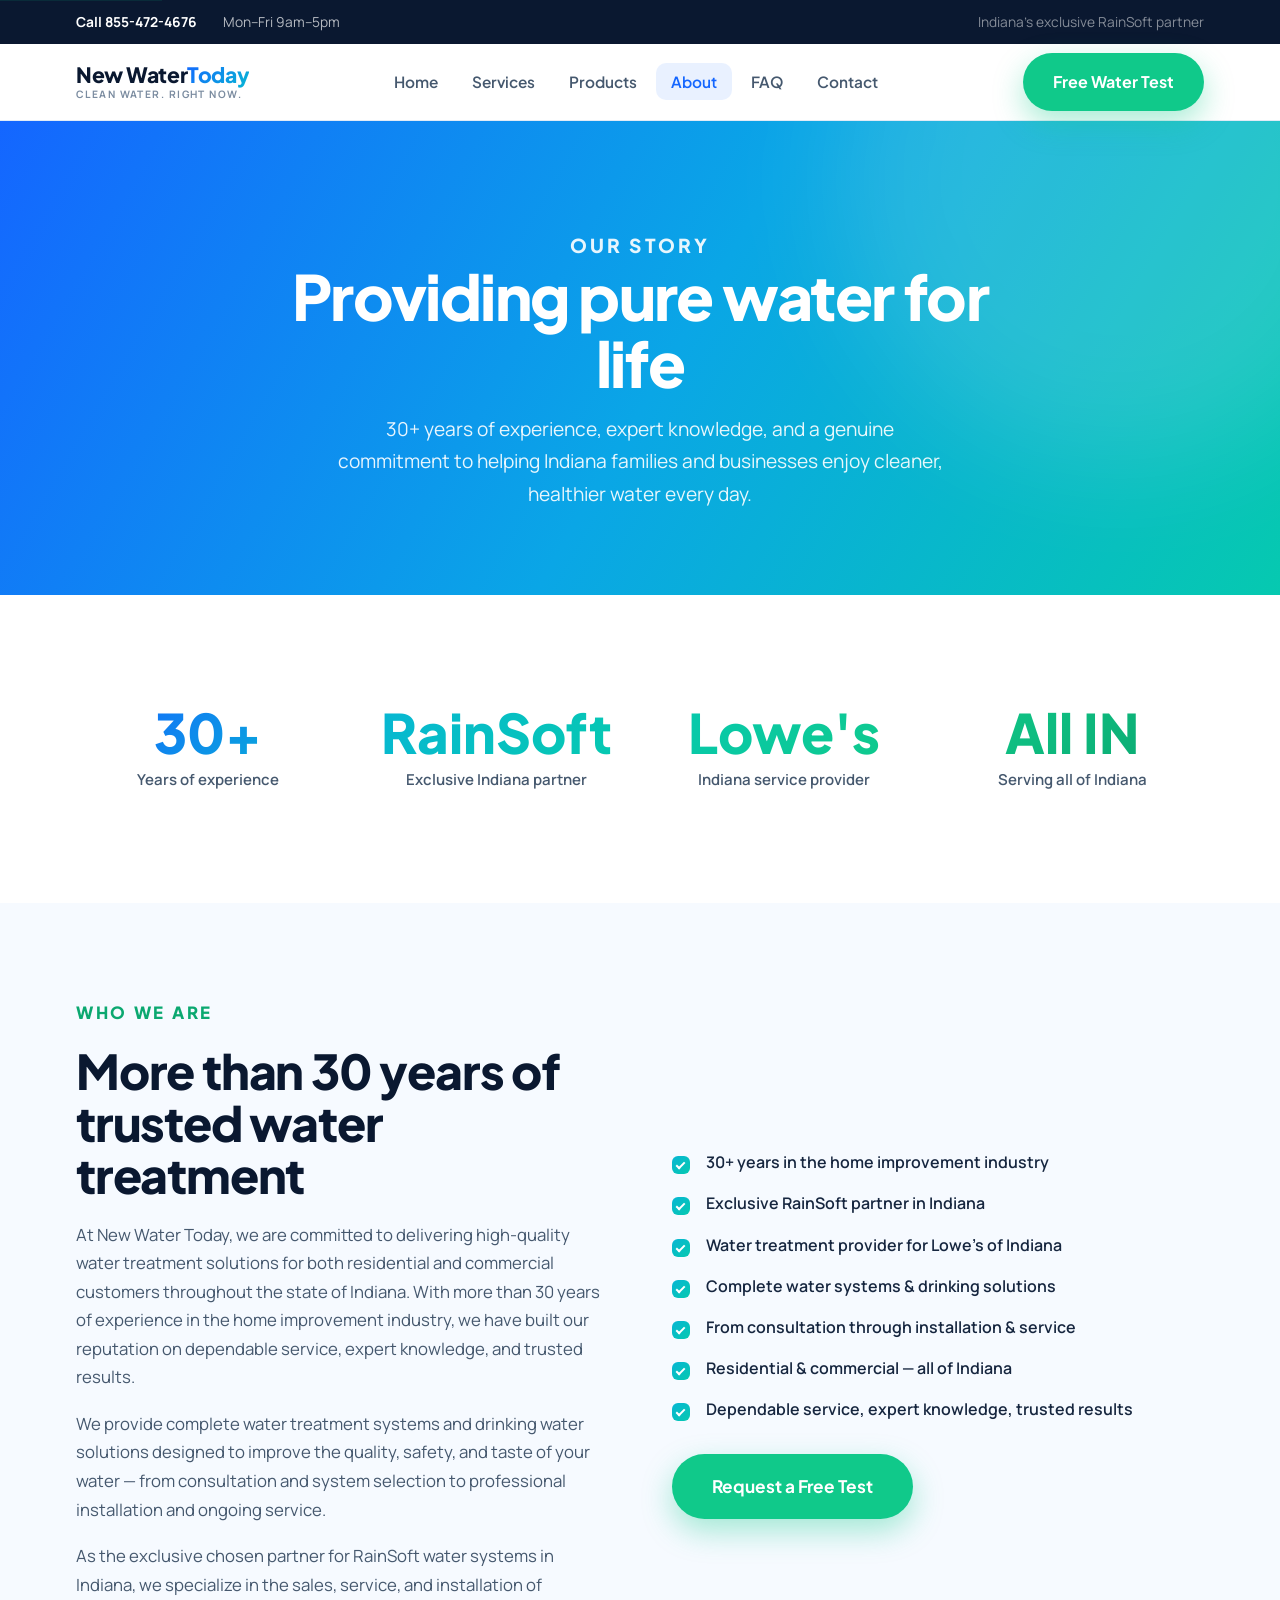
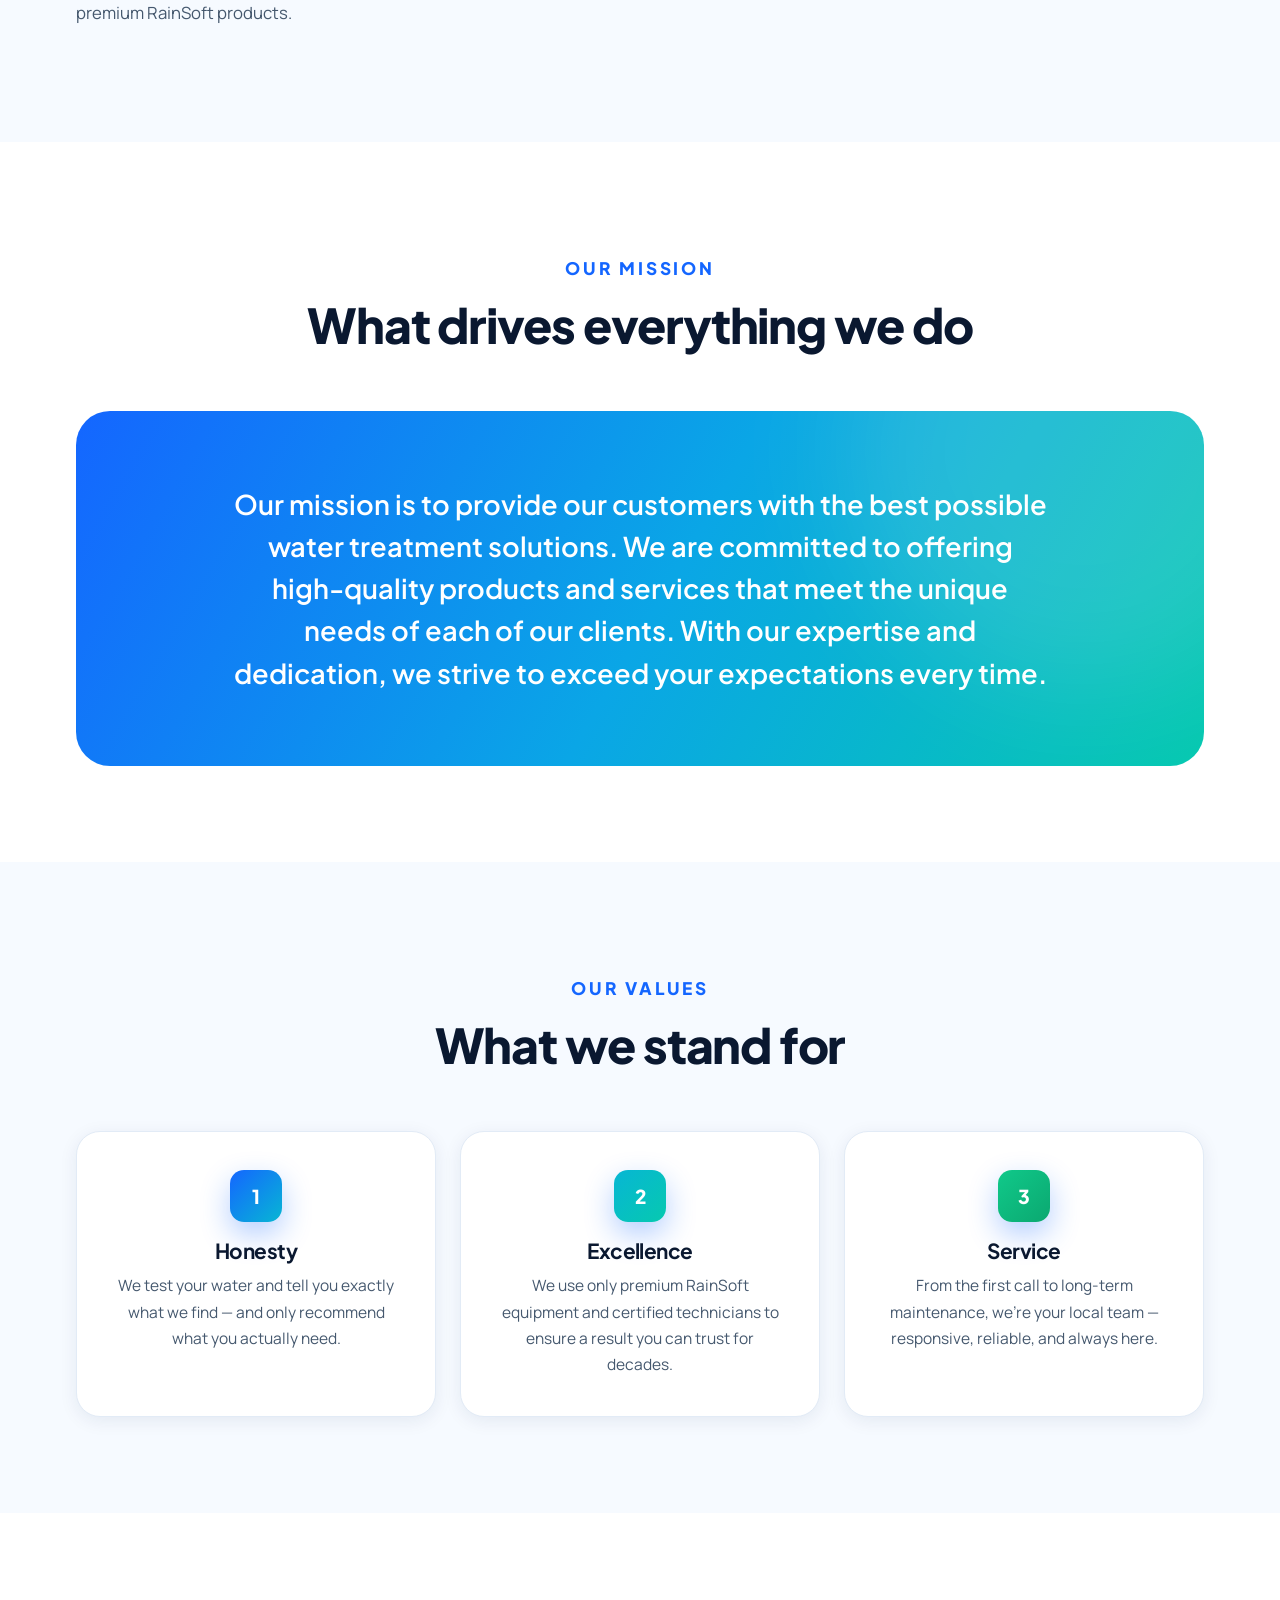
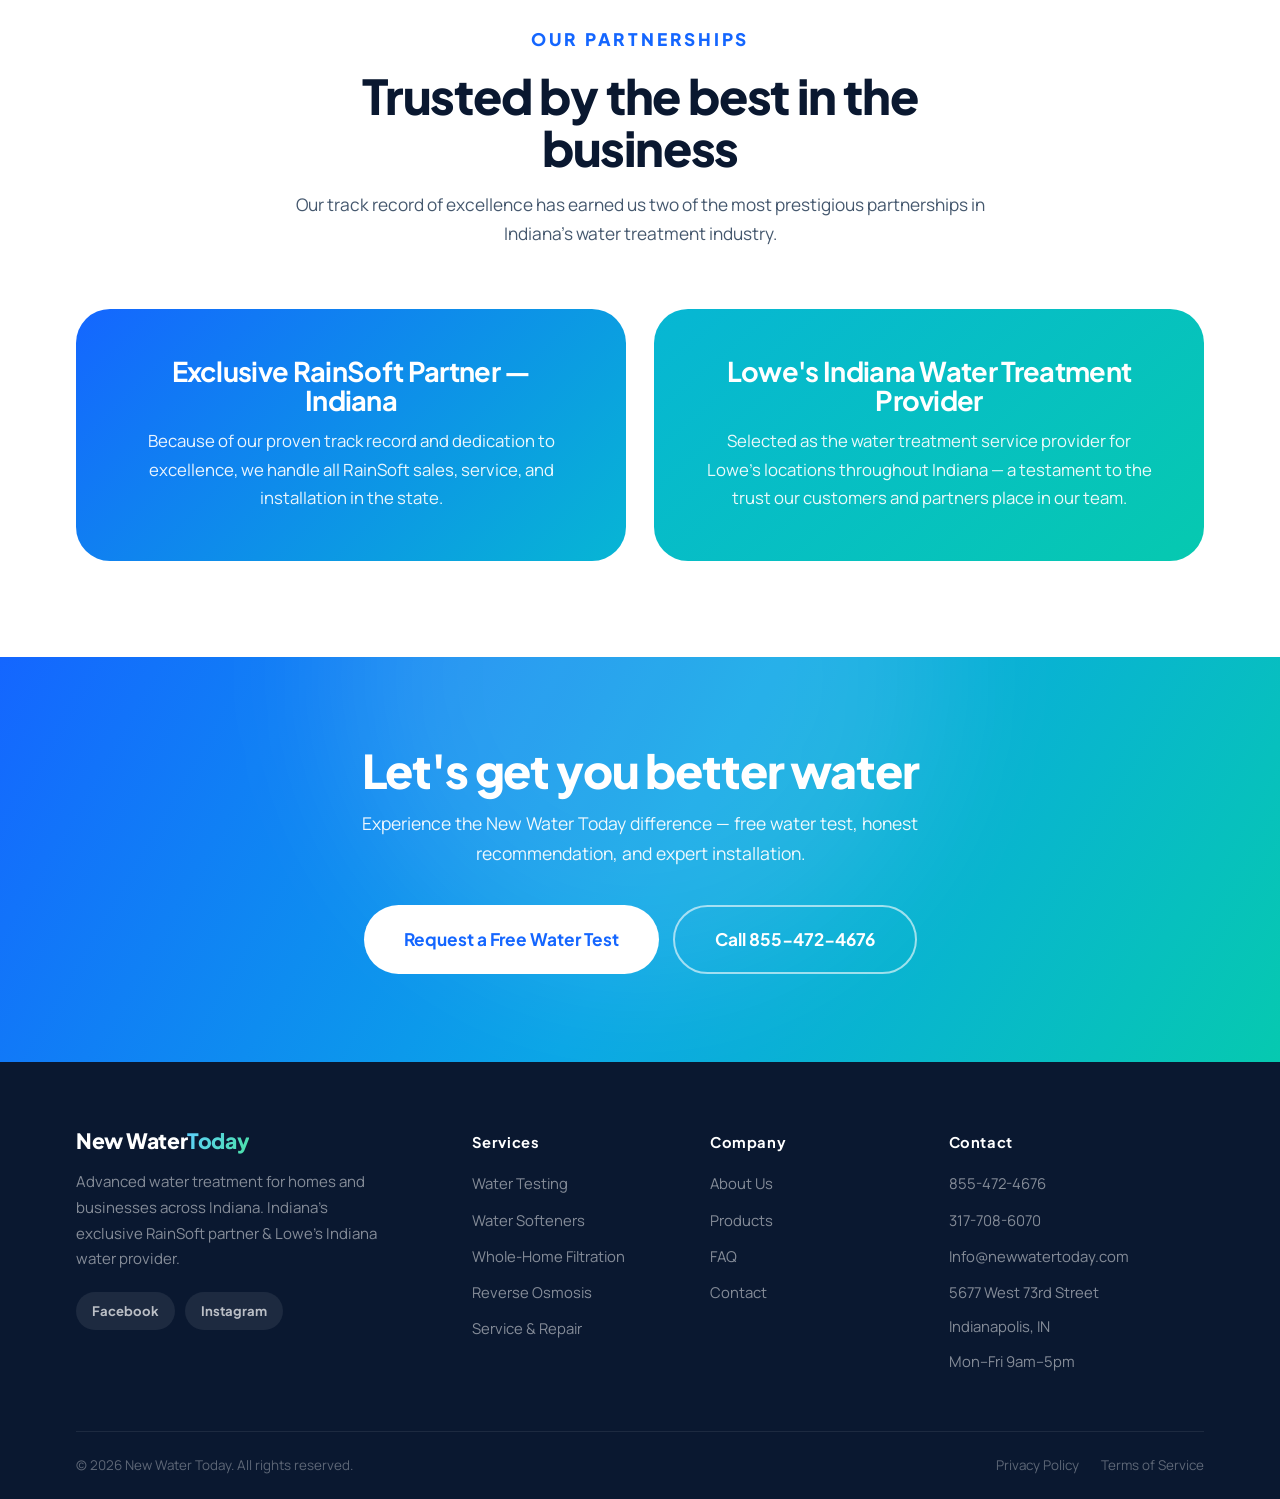
==== commit fb4528bd: "Redesign v3: bold colorful theme, remove icons, cleaner layout Switch to a bright blue→teal gradient" ====
--- a/about.html
+++ b/about.html
@@ -4,7 +4,7 @@
 <meta charset="UTF-8"/><meta name="viewport" content="width=device-width,initial-scale=1"/>
 <title>About Us — New Water Today | 30+ Years Serving Indiana</title>
 <meta name="description" content="New Water Today has 30+ years of experience providing water treatment solutions across Indiana. Exclusive RainSoft partner and Lowe's Indiana water provider. Learn our story."/>
-<meta name="theme-color" content="#06111e"/>
+<meta name="theme-color" content="#1466ff"/>
 <link rel="icon" href="assets/img/favicon.svg" type="image/svg+xml"/>
 <link rel="preconnect" href="https://fonts.googleapis.com"/>
 <link rel="preconnect" href="https://fonts.gstatic.com" crossorigin/>
@@ -16,17 +16,17 @@
 
 <div class="topbar">
   <div class="container topbar__inner">
-    <span class="topbar__item"><svg class="icon-xs" viewBox="0 0 24 24"><path d="M6.6 10.8a15.1 15.1 0 0 0 6.6 6.6l2.2-2.2a1 1 0 0 1 1-.25 11.4 11.4 0 0 0 3.6.57 1 1 0 0 1 1 1V20a1 1 0 0 1-1 1A17 17 0 0 1 3 4a1 1 0 0 1 1-1h3.5a1 1 0 0 1 1 1 11.4 11.4 0 0 0 .57 3.6 1 1 0 0 1-.25 1z"/></svg><a href="tel:+18554724676">855-472-4676</a></span>
-    <span class="topbar__item topbar__hours"><svg class="icon-xs" viewBox="0 0 24 24"><path d="M12 2a10 10 0 1 0 0 20A10 10 0 0 0 12 2zm1 10.6V6h-2v7l5.2 3.1 1-1.7z"/></svg>Mon–Fri 9am–5pm</span>
+    <span><a href="tel:+18554724676">Call 855-472-4676</a></span>
+    <span class="topbar__hours">Mon–Fri 9am–5pm</span>
     <span class="topbar__right">Indiana's exclusive RainSoft partner</span>
   </div>
 </div>
 
 <header class="header" id="header">
   <div class="container header__inner">
-    <a class="brand" href="index.html">
-      <span class="brand__icon"><svg viewBox="0 0 24 24"><path d="M12 2.2S5 9.5 5 14.2a7 7 0 0 0 14 0C19 9.5 12 2.2 12 2.2z"/></svg></span>
-      <span><div class="brand__name">New Water<span>Today</span></div><div class="brand__tag">Clean Water. Right Now.</div></span>
+    <a class="brand" href="index.html" aria-label="New Water Today home">
+      <span class="brand__name">New Water<span>Today</span></span>
+      <span class="brand__tag">Clean Water. Right Now.</span>
     </a>
     <nav aria-label="Primary">
       <ul class="nav__links" id="navLinks">
@@ -46,98 +46,96 @@
 <main id="main">
 
 <section class="page-hero">
-  <div class="page-hero__glow" aria-hidden="true"></div>
   <div class="page-hero__inner">
     <p class="eyebrow eyebrow--dim">Our story</p>
-    <h1>Providing pure water <span class="grad-text">for life</span></h1>
+    <h1>Providing pure water for life</h1>
     <p>30+ years of experience, expert knowledge, and a genuine commitment to helping Indiana families and businesses enjoy cleaner, healthier water every day.</p>
   </div>
-  <div class="page-hero__cut" aria-hidden="true"><svg viewBox="0 0 1440 80" preserveAspectRatio="none"><path d="M0 0h1440v48L0 80z" fill="#f4f8ff"/></svg></div>
 </section>
 
 <!-- Stats -->
-<section class="section section--off">
+<section class="section">
   <div class="container">
-    <div class="stats-row" style="background:var(--navy);border-radius:var(--r-xl);padding:40px;gap:0">
-      <div class="stat-box" style="border:0"><strong data-count="30" data-suffix="+">30+</strong><span>Years of experience</span></div>
-      <div class="stat-box" style="border:0"><strong>RainSoft</strong><span>Exclusive Indiana partner</span></div>
-      <div class="stat-box" style="border:0"><strong>Lowe's</strong><span>Indiana service provider</span></div>
-      <div class="stat-box" style="border:0"><strong>All IN</strong><span>Serving all of Indiana</span></div>
+    <div class="stats-row">
+      <div class="stat-box"><strong data-count="30" data-suffix="+">30+</strong><span>Years of experience</span></div>
+      <div class="stat-box"><strong>RainSoft</strong><span>Exclusive Indiana partner</span></div>
+      <div class="stat-box"><strong>Lowe's</strong><span>Indiana service provider</span></div>
+      <div class="stat-box"><strong>All IN</strong><span>Serving all of Indiana</span></div>
     </div>
   </div>
 </section>
 
 <!-- About copy -->
-<section class="section">
+<section class="section section--off">
   <div class="container">
     <div class="split">
       <div>
         <p class="eyebrow eyebrow--green">Who we are</p>
         <h2>More than 30 years of trusted water treatment</h2>
         <p>At New Water Today, we are committed to delivering high-quality water treatment solutions for both residential and commercial customers throughout the state of Indiana. With more than 30 years of experience in the home improvement industry, we have built our reputation on dependable service, expert knowledge, and trusted results.</p>
-        <p>We provide complete water treatment systems and drinking water solutions designed to improve the quality, safety, and taste of your water. From consultation and system selection to professional installation and ongoing service, our team is dedicated to helping customers enjoy cleaner, healthier water every day.</p>
-        <p>As the exclusive chosen partner for RainSoft water systems in Indiana, we specialize in the sales, service, and installation of premium RainSoft products. Our expertise and commitment to customer satisfaction have made us a trusted leader in water treatment across the state.</p>
+        <p>We provide complete water treatment systems and drinking water solutions designed to improve the quality, safety, and taste of your water — from consultation and system selection to professional installation and ongoing service.</p>
+        <p>As the exclusive chosen partner for RainSoft water systems in Indiana, we specialize in the sales, service, and installation of premium RainSoft products.</p>
       </div>
       <div>
         <ul class="checklist">
           <li>30+ years in the home improvement industry</li>
           <li>Exclusive RainSoft partner in Indiana</li>
           <li>Water treatment provider for Lowe's of Indiana</li>
-          <li>Complete water treatment systems &amp; drinking solutions</li>
+          <li>Complete water systems &amp; drinking solutions</li>
           <li>From consultation through installation &amp; service</li>
           <li>Residential &amp; commercial — all of Indiana</li>
           <li>Dependable service, expert knowledge, trusted results</li>
         </ul>
-        <a class="btn btn--green btn--lg" href="contact.html" style="margin-top:8px">Request a Free Test</a>
+        <a class="btn btn--green btn--lg" href="contact.html">Request a Free Test</a>
       </div>
     </div>
   </div>
 </section>
 
 <!-- Mission -->
-<section class="section section--off">
+<section class="section">
   <div class="container">
     <div class="sec-head">
       <p class="eyebrow">Our mission</p>
       <h2>What drives everything we do</h2>
     </div>
     <div class="mission-wrap">
-      <p>At New Water Today, our mission is to provide our customers with the best possible water treatment solutions. We are committed to offering high-quality products and services that meet the unique needs of each of our clients. With our expertise and dedication, we strive to exceed your expectations every time.</p>
+      <p>Our mission is to provide our customers with the best possible water treatment solutions. We are committed to offering high-quality products and services that meet the unique needs of each of our clients. With our expertise and dedication, we strive to exceed your expectations every time.</p>
     </div>
   </div>
 </section>
 
 <!-- Values -->
-<section class="section">
+<section class="section section--off">
   <div class="container">
     <div class="sec-head">
       <p class="eyebrow">Our values</p>
       <h2>What we stand for</h2>
     </div>
     <div class="grid g3">
-      <div class="card" style="text-align:center"><div class="svc-icon" style="margin:0 auto 18px"><svg viewBox="0 0 24 24"><path d="M9 12l2 2 4-4M7.835 4.697a3.42 3.42 0 0 0 1.946-.806 3.42 3.42 0 0 1 4.438 0 3.42 3.42 0 0 0 1.946.806 3.42 3.42 0 0 1 3.138 3.138 3.42 3.42 0 0 0 .806 1.946 3.42 3.42 0 0 1 0 4.438 3.42 3.42 0 0 0-.806 1.946 3.42 3.42 0 0 1-3.138 3.138 3.42 3.42 0 0 0-1.946.806 3.42 3.42 0 0 1-4.438 0 3.42 3.42 0 0 0-1.946-.806 3.42 3.42 0 0 1-3.138-3.138 3.42 3.42 0 0 0-.806-1.946 3.42 3.42 0 0 1 0-4.438 3.42 3.42 0 0 0 .806-1.946 3.42 3.42 0 0 1 3.138-3.138z"/></svg></div><h3>Honesty</h3><p>We test your water and tell you exactly what we find — and only recommend what you actually need.</p></div>
-      <div class="card" style="text-align:center"><div class="svc-icon" style="margin:0 auto 18px"><svg viewBox="0 0 24 24"><path d="M12 2l2.5 5 5.5.8-4 3.9.9 5.5L12 20l-4.9 2.6.9-5.5-4-3.9 5.5-.8z"/></svg></div><h3>Excellence</h3><p>We use only premium RainSoft equipment and certified technicians to ensure a result you can trust for decades.</p></div>
-      <div class="card" style="text-align:center"><div class="svc-icon" style="margin:0 auto 18px"><svg viewBox="0 0 24 24"><path d="M22 12h-4l-3 9L9 3l-3 9H2"/></svg></div><h3>Service</h3><p>From the first call to long-term maintenance, we're your local team — responsive, reliable, and always here when you need us.</p></div>
+      <div class="value-card"><span class="value-num">1</span><h3>Honesty</h3><p>We test your water and tell you exactly what we find — and only recommend what you actually need.</p></div>
+      <div class="value-card"><span class="value-num">2</span><h3>Excellence</h3><p>We use only premium RainSoft equipment and certified technicians to ensure a result you can trust for decades.</p></div>
+      <div class="value-card"><span class="value-num">3</span><h3>Service</h3><p>From the first call to long-term maintenance, we're your local team — responsive, reliable, and always here.</p></div>
     </div>
   </div>
 </section>
 
 <!-- Partnerships -->
-<section class="section section--navy">
+<section class="section">
   <div class="container">
     <div class="sec-head">
       <p class="eyebrow">Our partnerships</p>
-      <h2 style="color:#fff">Trusted by the best in the business</h2>
-      <p style="color:rgba(255,255,255,.6)">Our track record of excellence has earned us two of the most prestigious partnerships in Indiana's water treatment industry.</p>
+      <h2>Trusted by the best in the business</h2>
+      <p>Our track record of excellence has earned us two of the most prestigious partnerships in Indiana's water treatment industry.</p>
     </div>
     <div class="grid g2" style="gap:28px">
       <div class="partner-card partner-card--blue">
         <h3>Exclusive RainSoft Partner — Indiana</h3>
-        <p>New Water Today is the exclusive chosen partner for RainSoft water systems in Indiana. Because of our proven track record and dedication to excellence, we handle all RainSoft sales, service, and installation in the state.</p>
+        <p>Because of our proven track record and dedication to excellence, we handle all RainSoft sales, service, and installation in the state.</p>
       </div>
-      <div class="partner-card partner-card--navy">
-        <h3 style="color:#fff">Lowe's Indiana Water Treatment Provider</h3>
-        <p style="color:rgba(255,255,255,.7)">New Water Today has been selected as the water treatment service provider for Lowe's locations throughout Indiana — a testament to the trust our customers and partners place in our team.</p>
+      <div class="partner-card partner-card--teal">
+        <h3>Lowe's Indiana Water Treatment Provider</h3>
+        <p>Selected as the water treatment service provider for Lowe's locations throughout Indiana — a testament to the trust our customers and partners place in our team.</p>
       </div>
     </div>
   </div>
@@ -159,7 +157,11 @@
 <footer class="footer">
   <div class="container">
     <div class="footer__grid">
-      <div class="footer__brand"><a class="brand" href="index.html"><span class="brand__icon"><svg viewBox="0 0 24 24"><path d="M12 2.2S5 9.5 5 14.2a7 7 0 0 0 14 0C19 9.5 12 2.2 12 2.2z"/></svg></span><span><div class="brand__name" style="color:#fff">New Water<span>Today</span></div></span></a><p>Advanced water treatment for homes and businesses across Indiana. Indiana's exclusive RainSoft partner &amp; Lowe's Indiana water provider.</p><div class="socials"><a href="#" aria-label="Facebook"><svg viewBox="0 0 24 24"><path d="M14 9h3V6h-3c-2 0-3 1-3 3v2H9v3h2v6h3v-6h3l1-3h-4V9z"/></svg></a><a href="#" aria-label="Instagram"><svg viewBox="0 0 24 24"><path d="M7 2h10a5 5 0 0 1 5 5v10a5 5 0 0 1-5 5H7a5 5 0 0 1-5-5V7a5 5 0 0 1 5-5zm5 5a5 5 0 1 0 0 10 5 5 0 0 0 0-10zm0 2a3 3 0 1 1 0 6 3 3 0 0 1 0-6zm5.5-2.5a1 1 0 1 1 0 2 1 1 0 0 1 0-2z"/></svg></a></div></div>
+      <div class="footer__brand">
+        <a class="brand" href="index.html"><span class="brand__name">New Water<span>Today</span></span></a>
+        <p>Advanced water treatment for homes and businesses across Indiana. Indiana's exclusive RainSoft partner &amp; Lowe's Indiana water provider.</p>
+        <div class="socials"><a href="#" aria-label="Facebook">Facebook</a><a href="#" aria-label="Instagram">Instagram</a></div>
+      </div>
       <div class="footer__col"><h5>Services</h5><a href="services.html">Water Testing</a><a href="services.html">Water Softeners</a><a href="services.html">Whole-Home Filtration</a><a href="services.html">Reverse Osmosis</a><a href="services.html">Service &amp; Repair</a></div>
       <div class="footer__col"><h5>Company</h5><a href="about.html">About Us</a><a href="products.html">Products</a><a href="faq.html">FAQ</a><a href="contact.html">Contact</a></div>
       <div class="footer__col"><h5>Contact</h5><a href="tel:+18554724676">855-472-4676</a><a href="tel:+13177086070">317-708-6070</a><a href="mailto:Info@newwatertoday.com">Info@newwatertoday.com</a><span>5677 West 73rd Street</span><span>Indianapolis, IN</span><span>Mon–Fri 9am–5pm</span></div>
@@ -167,7 +169,7 @@
     <div class="footer__bar"><div class="footer__bar-inner"><p>&copy; <span id="year"></span> New Water Today. All rights reserved.</p><div class="footer__legal"><a href="#">Privacy Policy</a><a href="#">Terms of Service</a></div></div></div>
   </div>
 </footer>
-<a class="float-call" href="tel:+18554724676" aria-label="Call us"><svg viewBox="0 0 24 24"><path d="M6.6 10.8a15.1 15.1 0 0 0 6.6 6.6l2.2-2.2a1 1 0 0 1 1-.25 11.4 11.4 0 0 0 3.6.57 1 1 0 0 1 1 1V20a1 1 0 0 1-1 1A17 17 0 0 1 3 4a1 1 0 0 1 1-1h3.5a1 1 0 0 1 1 1 11.4 11.4 0 0 0 .57 3.6 1 1 0 0 1-.25 1z"/></svg></a>
+<a class="float-call" href="tel:+18554724676">Call Now</a>
 <script src="assets/js/main.js" defer></script>
 </body>
 </html>
--- a/assets/css/styles.css
+++ b/assets/css/styles.css
@@ -1,54 +1,56 @@
 /* ============================================================
-   NEW WATER TODAY  —  Design System v2
-   Premium multi-page redesign
+   NEW WATER TODAY  —  Design System v3
+   Bold, colorful, clean. No decorative icons.
    ============================================================ */
 
 /* ---- 1. Variables ---- */
 :root {
-  --navy:     #06111e;
-  --navy-2:   #0c1d30;
-  --navy-3:   #142840;
-  --blue:     #1468f0;
-  --blue-lt:  #4d8fff;
-  --aqua:     #00c4d8;
-  --aqua-lt:  #40d8ea;
+  --blue:     #1466ff;
+  --blue-dk:  #0b4fd6;
+  --cyan:     #07b6d4;
+  --teal:     #06c9b0;
   --green:    #10c98a;
   --green-dk: #0ba870;
+  --ink:      #0a1830;
+  --ink-2:    #16263f;
+  --mid:      #45586e;
+  --muted:    #7b8ca0;
+  --line:     #e2ebf6;
   --white:    #ffffff;
-  --off:      #f4f8ff;
-  --ink:      #0c1220;
-  --mid:      #3d5166;
-  --muted:    #7b8fa4;
-  --line:     #dce8f5;
-  --grad-hero:      linear-gradient(145deg,#06111e 0%,#0b2040 45%,#041420 100%);
-  --grad-blue-aqua: linear-gradient(135deg,#1468f0,#00c4d8);
-  --grad-aqua-green:linear-gradient(135deg,#00c4d8,#10c98a);
-  --grad-green:     linear-gradient(135deg,#10c98a,#0ba870);
-  --s-xs:  0 1px 4px rgba(6,17,30,.06);
-  --s-sm:  0 2px 14px rgba(6,17,30,.09);
-  --s-md:  0 8px 36px rgba(6,17,30,.13);
-  --s-lg:  0 24px 72px rgba(6,17,30,.20);
-  --s-green: 0 8px 28px rgba(16,201,138,.38);
-  --s-blue:  0 8px 28px rgba(20,104,240,.32);
-  --r:   14px;
-  --r-lg:22px;
-  --r-xl:32px;
-  --max: 1200px;
-  --gap: 28px;
+  --off:      #eef5ff;
+  --off-2:    #f6faff;
+
+  --grad-bold:  linear-gradient(120deg,#1466ff 0%,#0aa6e6 52%,#06c9b0 100%);
+  --grad-blue:  linear-gradient(135deg,#1466ff,#07b6d4);
+  --grad-cyan:  linear-gradient(135deg,#07b6d4,#06c9b0);
+  --grad-green: linear-gradient(135deg,#10c98a,#0ba870);
+
+  --s-sm:  0 4px 18px rgba(13,42,90,.08);
+  --s-md:  0 14px 44px rgba(13,42,90,.12);
+  --s-lg:  0 30px 80px rgba(13,42,90,.18);
+  --s-blue:  0 12px 30px rgba(20,102,255,.32);
+  --s-green: 0 12px 30px rgba(16,201,138,.36);
+
+  --r:   16px;
+  --r-lg:24px;
+  --r-xl:34px;
+  --max: 1180px;
+  --gap: 26px;
   --ff-h: 'Plus Jakarta Sans', system-ui, sans-serif;
   --ff-b: 'Manrope', system-ui, sans-serif;
 }
 
 /* ---- 2. Reset ---- */
 *,*::before,*::after{box-sizing:border-box;margin:0}
-html{scroll-behavior:smooth;scroll-padding-top:80px;-webkit-text-size-adjust:100%}
-body{font-family:var(--ff-b);font-size:17px;line-height:1.65;color:var(--ink);background:var(--white);-webkit-font-smoothing:antialiased;overflow-x:hidden}
+html{scroll-behavior:smooth;scroll-padding-top:84px;-webkit-text-size-adjust:100%}
+body{font-family:var(--ff-b);font-size:17px;line-height:1.7;color:var(--ink-2);background:var(--white);-webkit-font-smoothing:antialiased;overflow-x:hidden}
 img,svg{display:block;max-width:100%}
 a{color:inherit;text-decoration:none}
-h1,h2,h3,h4{font-family:var(--ff-h);line-height:1.1;letter-spacing:-.025em;color:var(--ink)}
-h1{font-size:clamp(2.8rem,7vw,5.5rem);font-weight:800}
+h1,h2,h3,h4{font-family:var(--ff-h);line-height:1.08;letter-spacing:-.025em;color:var(--ink)}
+h1{font-size:clamp(2.7rem,6.5vw,5rem);font-weight:800}
 h2{font-size:clamp(2rem,4vw,3rem);font-weight:800}
-h3{font-size:1.4rem;font-weight:700}
+h3{font-size:1.45rem;font-weight:700}
+h4{font-size:1.12rem;font-weight:700}
 p{color:var(--mid)}
 
 /* ---- 3. Utils ---- */
@@ -57,131 +59,111 @@
 .skip-link{position:absolute;top:0;left:0;background:var(--green);color:#fff;padding:10px 18px;font-weight:700;z-index:999;transform:translateY(-100%)}
 .skip-link:focus{transform:none}
 
-.eyebrow{display:inline-block;font-family:var(--ff-h);font-size:.78rem;font-weight:700;letter-spacing:.14em;text-transform:uppercase;color:var(--aqua);margin-bottom:14px}
-.eyebrow--green{color:var(--green)}
-.eyebrow--dim{color:rgba(255,255,255,.55)}
-
-.grad-text{background:var(--grad-blue-aqua);-webkit-background-clip:text;background-clip:text;color:transparent}
-.grad-text--g{background:var(--grad-aqua-green);-webkit-background-clip:text;background-clip:text;color:transparent}
+.eyebrow{display:inline-block;font-family:var(--ff-h);font-size:.8rem;font-weight:800;letter-spacing:.16em;text-transform:uppercase;color:var(--blue);margin-bottom:16px}
+.eyebrow--green{color:var(--green-dk)}
+.eyebrow--dim{color:rgba(255,255,255,.85)}
+
+.grad-text{background:linear-gradient(120deg,#bff0ff,#ffffff);-webkit-background-clip:text;background-clip:text;color:transparent}
+.grad-text--ink{background:var(--grad-blue);-webkit-background-clip:text;background-clip:text;color:transparent}
 
 /* ---- 4. Buttons ---- */
-.btn{display:inline-flex;align-items:center;gap:8px;font-family:var(--ff-h);font-weight:700;font-size:1rem;padding:14px 28px;border-radius:999px;border:none;cursor:pointer;transition:transform .18s ease,box-shadow .2s ease;white-space:nowrap}
+.btn{display:inline-flex;align-items:center;justify-content:center;gap:8px;font-family:var(--ff-h);font-weight:700;font-size:1rem;padding:15px 30px;border-radius:999px;border:none;cursor:pointer;transition:transform .18s ease,box-shadow .2s ease,background .2s;white-space:nowrap}
 .btn:hover{transform:translateY(-2px)}
 .btn:active{transform:translateY(0)}
 .btn--green{background:var(--green);color:#fff;box-shadow:var(--s-green)}
-.btn--green:hover{background:var(--green-dk);box-shadow:0 14px 36px rgba(16,201,138,.48)}
+.btn--green:hover{background:var(--green-dk);box-shadow:0 16px 40px rgba(16,201,138,.46)}
 .btn--blue{background:var(--blue);color:#fff;box-shadow:var(--s-blue)}
-.btn--blue:hover{background:#0d58d8;box-shadow:0 14px 36px rgba(20,104,240,.44)}
-.btn--outline{background:transparent;color:#fff;border:2px solid rgba(255,255,255,.45);padding:12px 26px}
-.btn--outline:hover{border-color:#fff;background:rgba(255,255,255,.1);color:#fff}
-.btn--outline-dark{background:transparent;color:var(--ink);border:2px solid var(--line);padding:12px 26px}
-.btn--outline-dark:hover{border-color:var(--blue);color:var(--blue)}
+.btn--blue:hover{background:var(--blue-dk);box-shadow:0 16px 40px rgba(20,102,255,.44)}
+.btn--outline{background:transparent;color:#fff;border:2px solid rgba(255,255,255,.6);padding:13px 28px}
+.btn--outline:hover{border-color:#fff;background:rgba(255,255,255,.14);color:#fff}
 .btn--white{background:#fff;color:var(--blue)}
-.btn--white:hover{background:#f0f7ff;box-shadow:0 12px 32px rgba(0,0,0,.14)}
-.btn--lg{padding:17px 38px;font-size:1.08rem}
-.btn--block{width:100%;justify-content:center}
+.btn--white:hover{background:#eef5ff;box-shadow:0 14px 34px rgba(0,0,0,.16)}
+.btn--lg{padding:18px 40px;font-size:1.08rem}
+.btn--block{width:100%}
 
 /* ---- 5. Topbar ---- */
-.topbar{background:var(--navy);color:rgba(255,255,255,.65);font-size:.84rem}
-.topbar__inner{display:flex;align-items:center;gap:24px;min-height:42px;flex-wrap:wrap}
-.topbar a{color:#fff;font-weight:600}
-.topbar a:hover{color:var(--aqua)}
-.topbar__item{display:flex;align-items:center;gap:7px}
-.topbar__right{margin-left:auto;color:rgba(255,255,255,.4);font-size:.82rem}
-.icon-xs{width:15px;height:15px;fill:currentColor;flex-shrink:0}
+.topbar{background:var(--ink);color:rgba(255,255,255,.7);font-size:.86rem}
+.topbar__inner{display:flex;align-items:center;gap:26px;min-height:44px;flex-wrap:wrap}
+.topbar a{color:#fff;font-weight:700}
+.topbar a:hover{color:var(--cyan)}
+.topbar__right{margin-left:auto;color:rgba(255,255,255,.5)}
 @media(max-width:680px){.topbar__hours,.topbar__right{display:none}}
 
 /* ---- 6. Header ---- */
-.header{position:sticky;top:0;z-index:100;background:rgba(255,255,255,.9);backdrop-filter:blur(18px) saturate(180%);-webkit-backdrop-filter:blur(18px) saturate(180%);border-bottom:1px solid var(--line);transition:box-shadow .2s}
+.header{position:sticky;top:0;z-index:100;background:rgba(255,255,255,.92);backdrop-filter:blur(18px) saturate(180%);-webkit-backdrop-filter:blur(18px) saturate(180%);border-bottom:1px solid var(--line);transition:box-shadow .2s}
 .header.scrolled{box-shadow:var(--s-md)}
-.header__inner{display:flex;align-items:center;justify-content:space-between;min-height:74px;gap:16px}
-
-.brand{display:flex;align-items:center;gap:11px;flex-shrink:0}
-.brand__icon{width:42px;height:42px;border-radius:13px;background:var(--grad-blue-aqua);display:grid;place-items:center;box-shadow:var(--s-blue)}
-.brand__icon svg{width:23px;height:23px;fill:#fff}
-.brand__name{font-family:var(--ff-h);font-weight:800;font-size:1.18rem;color:var(--ink);line-height:1.08}
-.brand__name span{color:var(--blue)}
-.brand__tag{font-size:.62rem;font-weight:600;letter-spacing:.06em;text-transform:uppercase;color:var(--muted)}
-
-.nav__links{display:flex;align-items:center;list-style:none;padding:0;gap:2px}
-.nav__links a{font-family:var(--ff-h);font-weight:600;font-size:.95rem;color:var(--mid);padding:8px 14px;border-radius:9px;transition:color .15s,background .15s}
-.nav__links a:hover,.nav__links a.active{color:var(--blue);background:rgba(20,104,240,.08)}
+.header__inner{display:flex;align-items:center;justify-content:space-between;min-height:76px;gap:16px}
+
+.brand{display:flex;flex-direction:column;line-height:1;flex-shrink:0}
+.brand__name{font-family:var(--ff-h);font-weight:800;font-size:1.32rem;color:var(--ink);letter-spacing:-.02em}
+.brand__name span{background:var(--grad-blue);-webkit-background-clip:text;background-clip:text;color:transparent}
+.brand__tag{font-size:.64rem;font-weight:700;letter-spacing:.14em;text-transform:uppercase;color:var(--muted);margin-top:4px}
+
+.nav__links{display:flex;align-items:center;list-style:none;padding:0;gap:4px}
+.nav__links a{font-family:var(--ff-h);font-weight:600;font-size:.96rem;color:var(--mid);padding:9px 15px;border-radius:10px;transition:color .15s,background .15s}
+.nav__links a:hover,.nav__links a.active{color:var(--blue);background:rgba(20,102,255,.09)}
 
 .nav__toggle{display:none;flex-direction:column;gap:5px;background:none;border:0;cursor:pointer;padding:8px;border-radius:8px}
-.nav__toggle span{width:24px;height:2.5px;background:var(--ink);border-radius:2px;transition:.22s ease}
-.nav__toggle[aria-expanded="true"] span:nth-child(1){transform:translateY(7.5px) rotate(45deg)}
+.nav__toggle span{width:25px;height:2.6px;background:var(--ink);border-radius:2px;transition:.22s ease}
+.nav__toggle[aria-expanded="true"] span:nth-child(1){transform:translateY(7.6px) rotate(45deg)}
 .nav__toggle[aria-expanded="true"] span:nth-child(2){opacity:0;transform:scaleX(0)}
-.nav__toggle[aria-expanded="true"] span:nth-child(3){transform:translateY(-7.5px) rotate(-45deg)}
+.nav__toggle[aria-expanded="true"] span:nth-child(3){transform:translateY(-7.6px) rotate(-45deg)}
 
 @media(max-width:960px){
   .nav__toggle{display:flex}
-  .nav__links{position:fixed;inset:116px 0 auto;flex-direction:column;align-items:stretch;background:#fff;border-bottom:1px solid var(--line);padding:10px 22px 20px;gap:0;box-shadow:var(--s-lg);transform:translateY(-10px);opacity:0;pointer-events:none;transition:.2s ease}
+  .nav__links{position:fixed;inset:120px 0 auto;flex-direction:column;align-items:stretch;background:#fff;border-bottom:1px solid var(--line);padding:10px 22px 22px;gap:0;box-shadow:var(--s-lg);transform:translateY(-10px);opacity:0;pointer-events:none;transition:.2s ease}
   .nav__links.open{transform:none;opacity:1;pointer-events:auto}
-  .nav__links a{padding:14px 10px;border-bottom:1px solid var(--line);border-radius:0}
+  .nav__links a{padding:15px 10px;border-bottom:1px solid var(--line);border-radius:0}
   .nav__links li:last-child a{border:0}
   .nav__cta{display:none}
 }
 
 /* ---- 7. Home hero ---- */
-.hero{position:relative;min-height:100vh;display:flex;align-items:center;background:var(--grad-hero);overflow:hidden}
-.hero__glow{position:absolute;inset:0;pointer-events:none}
-.hero__glow::before{content:'';position:absolute;width:700px;height:700px;border-radius:50%;background:var(--aqua);opacity:.12;filter:blur(100px);top:-200px;right:-150px}
-.hero__glow::after{content:'';position:absolute;width:500px;height:500px;border-radius:50%;background:var(--blue);opacity:.14;filter:blur(80px);bottom:-100px;left:-100px}
-.hero__cut{position:absolute;bottom:-1px;left:0;right:0;height:120px;pointer-events:none}
-.hero__cut svg{width:100%;height:100%}
-.hero__inner{position:relative;z-index:2;display:grid;grid-template-columns:1fr 420px;gap:56px;align-items:center;padding:110px var(--gap) 160px;width:100%;max-width:calc(var(--max) + 56px);margin:0 auto}
-.hero h1{color:#fff;margin-bottom:18px}
-.hero__sub{font-size:clamp(1.05rem,2vw,1.22rem);color:rgba(255,255,255,.7);max-width:520px;margin-bottom:34px}
+.hero{position:relative;background:var(--grad-bold);overflow:hidden}
+.hero::after{content:'';position:absolute;width:680px;height:680px;border-radius:50%;background:rgba(255,255,255,.14);filter:blur(60px);top:-260px;right:-180px;pointer-events:none}
+.hero__inner{position:relative;z-index:2;display:grid;grid-template-columns:1.1fr 440px;gap:56px;align-items:center;padding:96px var(--gap) 110px;width:100%;max-width:calc(var(--max) + 40px);margin:0 auto}
+.hero__pill{display:inline-flex;align-items:center;gap:8px;background:rgba(255,255,255,.16);border:1px solid rgba(255,255,255,.3);color:#fff;font-family:var(--ff-h);font-weight:700;font-size:.82rem;letter-spacing:.02em;padding:8px 16px;border-radius:999px;margin-bottom:24px}
+.hero h1{color:#fff;margin-bottom:20px}
+.hero__sub{font-size:clamp(1.06rem,2vw,1.25rem);color:rgba(255,255,255,.92);max-width:520px;margin-bottom:34px}
 .hero__btns{display:flex;gap:14px;flex-wrap:wrap}
-.hero__trust{list-style:none;padding:0;display:flex;flex-wrap:wrap;gap:18px 36px;margin-top:46px}
-.hero__trust li{font-size:.88rem;color:rgba(255,255,255,.5)}
-.hero__trust strong{display:block;font-family:var(--ff-h);font-size:1.55rem;color:#fff}
-
-/* Glass capture card */
-.glass-card{background:rgba(255,255,255,.07);border:1px solid rgba(255,255,255,.15);backdrop-filter:blur(22px);-webkit-backdrop-filter:blur(22px);border-radius:var(--r-xl);padding:36px;box-shadow:0 24px 64px rgba(0,0,0,.35)}
-.glass-card h3{color:#fff;font-size:1.5rem;margin-bottom:8px}
-.glass-card>p{color:rgba(255,255,255,.62);margin-bottom:24px;font-size:.98rem}
-.glass-form{display:flex;flex-direction:column;gap:12px}
-.glass-form input{padding:14px 18px;border-radius:12px;border:1px solid rgba(255,255,255,.2);background:rgba(255,255,255,.09);color:#fff;font:inherit;font-size:.98rem}
-.glass-form input::placeholder{color:rgba(255,255,255,.4)}
-.glass-form input:focus{outline:none;border-color:var(--aqua);background:rgba(255,255,255,.14)}
-.glass-fine{font-size:.79rem;color:rgba(255,255,255,.38);margin-top:12px}
-
-@media(max-width:900px){.hero__inner{grid-template-columns:1fr;gap:36px;padding-bottom:160px}.glass-card{max-width:480px}}
-@media(max-width:600px){.hero h1{font-size:2.8rem}.hero__cut{height:80px}}
+.hero__trust{list-style:none;padding:0;display:flex;flex-wrap:wrap;gap:14px 40px;margin-top:48px}
+.hero__trust li{font-size:.9rem;color:rgba(255,255,255,.8)}
+.hero__trust strong{display:block;font-family:var(--ff-h);font-size:1.9rem;color:#fff;font-weight:800}
+
+/* Capture card (solid white for bold contrast) */
+.capture{background:#fff;border-radius:var(--r-xl);padding:34px;box-shadow:var(--s-lg)}
+.capture h3{font-size:1.5rem;margin-bottom:6px}
+.capture>p{color:var(--mid);margin-bottom:22px;font-size:.97rem}
+.capture-form{display:flex;flex-direction:column;gap:12px}
+.capture-form input{padding:15px 18px;border-radius:12px;border:1.5px solid var(--line);background:var(--off-2);color:var(--ink);font:inherit;font-size:1rem}
+.capture-form input:focus{outline:none;border-color:var(--blue);box-shadow:0 0 0 4px rgba(20,102,255,.12);background:#fff}
+.capture-fine{font-size:.8rem;color:var(--muted);margin-top:10px;text-align:center}
+
+@media(max-width:920px){.hero__inner{grid-template-columns:1fr;gap:40px;padding:72px var(--gap) 84px}.capture{max-width:480px}}
 
 /* ---- 8. Page hero (inner pages) ---- */
-.page-hero{position:relative;background:var(--grad-hero);padding:104px var(--gap) 96px;overflow:hidden}
-.page-hero__glow{position:absolute;inset:0;pointer-events:none}
-.page-hero__glow::before{content:'';position:absolute;width:600px;height:600px;border-radius:50%;background:var(--aqua);opacity:.10;filter:blur(90px);top:-180px;right:-100px}
-.page-hero__cut{position:absolute;bottom:-1px;left:0;right:0;height:80px;pointer-events:none}
-.page-hero__cut svg{width:100%;height:100%}
-.page-hero__inner{position:relative;z-index:2;max-width:var(--max);margin:0 auto;text-align:center}
-.page-hero h1{color:#fff;font-size:clamp(2.4rem,5.5vw,3.8rem)}
-.page-hero p{color:rgba(255,255,255,.65);font-size:clamp(1rem,2vw,1.18rem);max-width:600px;margin:14px auto 0}
-
-/* ---- 9. Badges ---- */
-.badges{background:var(--white);border-bottom:1px solid var(--line)}
-.badges__inner{display:flex;align-items:center;justify-content:center;gap:12px 36px;flex-wrap:wrap;padding:18px var(--gap)}
-.badges span{font-family:var(--ff-h);font-weight:700;font-size:.84rem;color:var(--mid);display:flex;align-items:center;gap:7px}
-.badges span::before{content:'✓';width:20px;height:20px;border-radius:50%;background:rgba(16,201,138,.12);color:var(--green);display:grid;place-items:center;font-size:.72rem;font-weight:800;flex-shrink:0}
+.page-hero{position:relative;background:var(--grad-bold);padding:92px var(--gap) 84px;overflow:hidden;text-align:center}
+.page-hero::after{content:'';position:absolute;width:560px;height:560px;border-radius:50%;background:rgba(255,255,255,.13);filter:blur(60px);top:-220px;right:-120px;pointer-events:none}
+.page-hero__inner{position:relative;z-index:2;max-width:760px;margin:0 auto}
+.page-hero h1{color:#fff;font-size:clamp(2.4rem,5.5vw,3.9rem)}
+.page-hero p{color:rgba(255,255,255,.9);font-size:clamp(1.02rem,2vw,1.2rem);max-width:620px;margin:16px auto 0}
+
+/* ---- 9. Badges strip ---- */
+.badges{background:#fff;border-bottom:1px solid var(--line)}
+.badges__inner{display:flex;align-items:center;justify-content:center;gap:14px 44px;flex-wrap:wrap;padding:22px var(--gap)}
+.badges span{font-family:var(--ff-h);font-weight:700;font-size:.9rem;color:var(--ink-2);display:flex;align-items:center;gap:9px}
+.badges span::before{content:'';width:9px;height:9px;border-radius:50%;background:var(--grad-cyan);flex-shrink:0}
 
 /* ---- 10. Section wrappers ---- */
-.section{padding:90px 0}
-.section--off{background:var(--off)}
-.section--navy{background:var(--navy)}
-.section--navy2{background:var(--navy-2)}
-.sec-head{max-width:680px;margin:0 auto 56px;text-align:center}
-.sec-head--left{margin-left:0;text-align:left}
-.sec-head p{margin-top:14px;font-size:1.05rem}
-
-/* ---- 11. Cards ---- */
-.card{background:var(--white);border:1px solid var(--line);border-radius:var(--r-lg);padding:32px;box-shadow:var(--s-sm);transition:transform .22s ease,box-shadow .22s ease,border-color .2s}
-.card:hover{transform:translateY(-5px);box-shadow:var(--s-md);border-color:#b8d0e8}
-.card--glass{background:rgba(255,255,255,.06);border:1px solid rgba(255,255,255,.12);backdrop-filter:blur(16px);box-shadow:0 8px 32px rgba(0,0,0,.22)}
-.card--glass:hover{background:rgba(255,255,255,.1);border-color:rgba(255,255,255,.22)}
-.card--glass h3,.card--glass h4{color:#fff}
-.card--glass p{color:rgba(255,255,255,.62)}
+.section{padding:96px 0}
+.section--off{background:var(--off-2)}
+.section--ink{background:var(--ink)}
+.sec-head{max-width:700px;margin:0 auto 60px;text-align:center}
+.sec-head p{margin-top:16px;font-size:1.08rem}
+
+/* ---- 11. Cards (base) ---- */
+.card{background:#fff;border:1px solid var(--line);border-radius:var(--r-lg);padding:34px;box-shadow:var(--s-sm);transition:transform .22s ease,box-shadow .22s ease}
+.card:hover{transform:translateY(-6px);box-shadow:var(--s-md)}
 
 /* ---- 12. Grids ---- */
 .grid{display:grid;gap:24px}
@@ -191,164 +173,193 @@
 @media(max-width:960px){.g3{grid-template-columns:repeat(2,1fr)}.g4{grid-template-columns:repeat(2,1fr)}}
 @media(max-width:600px){.g3,.g2,.g4{grid-template-columns:1fr}}
 
-/* ---- 13. Service cards ---- */
-.svc-icon{width:58px;height:58px;border-radius:16px;background:var(--grad-blue-aqua);display:grid;place-items:center;margin-bottom:20px;box-shadow:var(--s-blue)}
-.svc-icon svg{width:28px;height:28px;fill:#fff}
+/* ---- 13. Service / feature cards (no icons, color-coded) ---- */
+.svc-card{position:relative;background:#fff;border:1px solid var(--line);border-radius:var(--r-lg);padding:34px;box-shadow:var(--s-sm);overflow:hidden;transition:transform .22s ease,box-shadow .22s ease}
+.svc-card::before{content:'';position:absolute;top:0;left:0;right:0;height:6px;background:var(--grad-blue)}
+.svc-card:hover{transform:translateY(-6px);box-shadow:var(--s-md)}
+.svc-card .kicker{font-family:var(--ff-h);font-weight:800;font-size:.78rem;letter-spacing:.12em;text-transform:uppercase;color:var(--blue);margin-bottom:12px;display:block}
 .svc-card h3{margin-bottom:10px}
-.svc-card p{font-size:.97rem}
+.svc-card p{font-size:.98rem}
+/* rotating accent colors for vibrancy */
+.svc-card:nth-child(3n+2)::before{background:var(--grad-cyan)}
+.svc-card:nth-child(3n+2) .kicker{color:var(--cyan)}
+.svc-card:nth-child(3n+3)::before{background:var(--grad-green)}
+.svc-card:nth-child(3n+3) .kicker{color:var(--green-dk)}
 
 /* ---- 14. Steps ---- */
-.steps-row{display:grid;grid-template-columns:repeat(4,1fr);gap:24px;position:relative}
-.steps-row::before{content:'';position:absolute;top:35px;left:12%;right:12%;height:2px;background:linear-gradient(to right,var(--blue),var(--aqua));opacity:.3;z-index:0}
+.steps-row{display:grid;grid-template-columns:repeat(4,1fr);gap:26px;position:relative}
+.steps-row::before{content:'';position:absolute;top:34px;left:12%;right:12%;height:3px;background:var(--grad-bold);opacity:.35;z-index:0;border-radius:3px}
 .step-c{text-align:center;position:relative;z-index:1}
-.step-num{width:70px;height:70px;border-radius:50%;background:var(--grad-blue-aqua);box-shadow:var(--s-blue);display:grid;place-items:center;margin:0 auto 18px;font-family:var(--ff-h);font-weight:800;font-size:1.5rem;color:#fff}
-.step-c h3{margin-bottom:8px}
-.step-c p{font-size:.95rem}
+.step-num{width:68px;height:68px;border-radius:50%;background:var(--grad-blue);box-shadow:var(--s-blue);display:grid;place-items:center;margin:0 auto 20px;font-family:var(--ff-h);font-weight:800;font-size:1.5rem;color:#fff}
+.step-c:nth-child(2) .step-num{background:var(--grad-cyan)}
+.step-c:nth-child(3) .step-num{background:linear-gradient(135deg,#06c9b0,#10c98a)}
+.step-c:nth-child(4) .step-num{background:var(--grad-green)}
+.step-c h3{margin-bottom:8px;font-size:1.22rem}
+.step-c p{font-size:.96rem}
 @media(max-width:760px){.steps-row{grid-template-columns:repeat(2,1fr)}.steps-row::before{display:none}}
 @media(max-width:460px){.steps-row{grid-template-columns:1fr}}
 
-/* ---- 15. Stats (dark bg) ---- */
-.stats-row{display:grid;grid-template-columns:repeat(4,1fr);gap:20px}
-.stat-box{background:rgba(255,255,255,.06);border:1px solid rgba(255,255,255,.1);border-radius:var(--r-lg);padding:28px 22px;text-align:center}
-.stat-box strong{display:block;font-family:var(--ff-h);font-size:2.6rem;font-weight:800;line-height:1;background:var(--grad-blue-aqua);-webkit-background-clip:text;background-clip:text;color:transparent}
-.stat-box span{color:rgba(255,255,255,.5);font-size:.88rem;margin-top:6px;display:block}
-@media(max-width:760px){.stats-row{grid-template-columns:repeat(2,1fr)}}
+/* ---- 15. Stats ---- */
+.stats-row{display:grid;grid-template-columns:repeat(4,1fr);gap:24px}
+.stat-box{text-align:center;padding:14px}
+.stat-box strong{display:block;font-family:var(--ff-h);font-size:clamp(2.6rem,5vw,3.4rem);font-weight:800;line-height:1;background:var(--grad-blue);-webkit-background-clip:text;background-clip:text;color:transparent}
+.stat-box:nth-child(2) strong{background:var(--grad-cyan);-webkit-background-clip:text;background-clip:text;color:transparent}
+.stat-box:nth-child(3) strong{background:linear-gradient(135deg,#06c9b0,#10c98a);-webkit-background-clip:text;background-clip:text;color:transparent}
+.stat-box:nth-child(4) strong{background:var(--grad-green);-webkit-background-clip:text;background-clip:text;color:transparent}
+.stat-box span{color:var(--mid);font-size:.94rem;margin-top:8px;display:block;font-weight:600}
+.stats-row--ink .stat-box span{color:rgba(255,255,255,.6)}
+@media(max-width:760px){.stats-row{grid-template-columns:repeat(2,1fr);gap:32px}}
 
 /* ---- 16. Split layout ---- */
 .split{display:grid;grid-template-columns:1fr 1fr;gap:64px;align-items:center}
-.split h2{margin-bottom:18px}
-.split>div>p{margin-bottom:20px;font-size:1.04rem}
-.checklist{list-style:none;padding:0;display:grid;gap:13px;margin:22px 0 30px}
-.checklist li{padding-left:38px;position:relative;font-weight:600;color:var(--ink);font-size:.98rem}
-.checklist li::before{content:'';position:absolute;left:0;top:1px;width:24px;height:24px;border-radius:7px;background:rgba(16,201,138,.13) url("data:image/svg+xml,%3Csvg xmlns='http://www.w3.org/2000/svg' viewBox='0 0 24 24' fill='%2310c98a'%3E%3Cpath d='M9 16.2 4.8 12l-1.4 1.4L9 19 21 7l-1.4-1.4z'/%3E%3C/svg%3E") center/14px no-repeat}
-@media(max-width:860px){.split{grid-template-columns:1fr;gap:36px}}
+.split h2{margin-bottom:20px}
+.split>div>p{margin-bottom:18px;font-size:1.05rem}
+.checklist{list-style:none;padding:0;display:grid;gap:14px;margin:24px 0 30px}
+.checklist li{padding-left:34px;position:relative;font-weight:600;color:var(--ink-2);font-size:1rem}
+.checklist li::before{content:'';position:absolute;left:0;top:7px;width:18px;height:18px;border-radius:6px;background:var(--grad-cyan)}
+.checklist li::after{content:'';position:absolute;left:6px;top:11px;width:5px;height:9px;border:solid #fff;border-width:0 2.5px 2.5px 0;transform:rotate(45deg)}
+@media(max-width:860px){.split{grid-template-columns:1fr;gap:40px}}
 
 /* ---- 17. Testimonials ---- */
-.quote-card{display:flex;flex-direction:column;gap:14px}
-.stars{color:#f5a623;font-size:1.1rem;letter-spacing:3px}
-.quote-card blockquote{font-size:1.03rem;color:var(--ink);font-style:italic;line-height:1.7}
-.quote-card figcaption{font-family:var(--ff-h);font-weight:700;font-size:.87rem;color:var(--muted);margin-top:auto}
+.quote-card{background:#fff;border:1px solid var(--line);border-radius:var(--r-lg);padding:32px;box-shadow:var(--s-sm);display:flex;flex-direction:column;gap:16px;transition:transform .22s,box-shadow .22s}
+.quote-card:hover{transform:translateY(-6px);box-shadow:var(--s-md)}
+.stars{color:#ffb020;font-size:1.15rem;letter-spacing:3px}
+.quote-card blockquote{font-size:1.05rem;color:var(--ink-2);line-height:1.7}
+.quote-card figcaption{font-family:var(--ff-h);font-weight:700;font-size:.9rem;color:var(--blue);margin-top:auto}
+.quote-card figcaption span{display:block;color:var(--muted);font-weight:500;font-size:.84rem;margin-top:2px}
 
 /* ---- 18. CTA band ---- */
-.ctaband{background:var(--grad-blue-aqua);padding:84px 0;text-align:center;position:relative;overflow:hidden}
-.ctaband::before{content:'';position:absolute;inset:0;background:radial-gradient(ellipse 60% 100% at 50% 50%,rgba(255,255,255,.09),transparent);pointer-events:none}
+.ctaband{background:var(--grad-bold);padding:88px 0;text-align:center;position:relative;overflow:hidden}
+.ctaband::after{content:'';position:absolute;width:600px;height:600px;border-radius:50%;background:rgba(255,255,255,.12);filter:blur(70px);top:-280px;left:50%;transform:translateX(-50%);pointer-events:none}
 .ctaband__inner{position:relative;z-index:2}
-.ctaband h2{color:#fff;font-size:clamp(1.8rem,4vw,2.8rem);margin-bottom:14px}
-.ctaband p{color:rgba(255,255,255,.78);font-size:1.08rem;margin-bottom:36px}
+.ctaband h2{color:#fff;font-size:clamp(1.9rem,4vw,2.9rem);margin-bottom:14px}
+.ctaband p{color:rgba(255,255,255,.92);font-size:1.1rem;margin-bottom:36px;max-width:560px;margin-left:auto;margin-right:auto}
 .ctaband__btns{display:flex;gap:14px;justify-content:center;flex-wrap:wrap}
 
 /* ---- 19. Products ---- */
 .product-duo{display:grid;grid-template-columns:1fr 1fr;gap:28px}
-.prod-card{border-radius:var(--r-xl);padding:42px;position:relative;overflow:hidden}
-.prod-card--blue{background:linear-gradient(140deg,#0c1a2e 0%,#0d3266 100%)}
-.prod-card--teal{background:linear-gradient(140deg,#051820 0%,#004557 100%)}
-.prod-card h3{color:#fff;font-size:1.7rem;margin-bottom:12px}
-.prod-card>p{color:rgba(255,255,255,.68);margin-bottom:26px}
-.prod-badge{display:inline-block;font-family:var(--ff-h);font-weight:800;font-size:.7rem;letter-spacing:.1em;text-transform:uppercase;color:#fff;background:rgba(255,255,255,.13);border:1px solid rgba(255,255,255,.22);padding:5px 14px;border-radius:999px;margin-bottom:18px}
-.prod-features{list-style:none;padding:0;display:grid;gap:12px;margin-bottom:28px}
-.prod-features li{color:rgba(255,255,255,.75);padding-left:26px;position:relative;font-size:.97rem}
-.prod-features li::before{content:'→';position:absolute;left:0;color:var(--aqua)}
+.prod-card{border-radius:var(--r-xl);padding:44px;position:relative;overflow:hidden;color:#fff}
+.prod-card--blue{background:var(--grad-blue)}
+.prod-card--teal{background:linear-gradient(140deg,#07b6d4,#06c9b0)}
+.prod-card h3{color:#fff;font-size:1.75rem;margin-bottom:12px}
+.prod-card>p{color:rgba(255,255,255,.92);margin-bottom:26px}
+.prod-badge{display:inline-block;font-family:var(--ff-h);font-weight:800;font-size:.72rem;letter-spacing:.12em;text-transform:uppercase;color:#fff;background:rgba(255,255,255,.22);border:1px solid rgba(255,255,255,.3);padding:6px 15px;border-radius:999px;margin-bottom:20px}
+.prod-features{list-style:none;padding:0;display:grid;gap:13px;margin-bottom:30px}
+.prod-features li{color:#fff;padding-left:28px;position:relative;font-size:.98rem;font-weight:500}
+.prod-features li::before{content:'';position:absolute;left:0;top:8px;width:16px;height:16px;border-radius:5px;background:rgba(255,255,255,.28)}
+.prod-features li::after{content:'';position:absolute;left:5px;top:11px;width:5px;height:9px;border:solid #fff;border-width:0 2.5px 2.5px 0;transform:rotate(45deg)}
+.prod-card .btn--white{color:var(--blue)}
 @media(max-width:780px){.product-duo{grid-template-columns:1fr}}
 
-/* ---- 20. About / Mission ---- */
-.mission-wrap{background:var(--navy);border-radius:var(--r-xl);padding:64px;text-align:center;position:relative;overflow:hidden}
-.mission-wrap::before{content:'"';position:absolute;top:-40px;left:30px;font-size:22rem;line-height:1;color:rgba(0,196,216,.06);font-family:Georgia,serif;pointer-events:none}
-.mission-wrap p{font-family:var(--ff-h);font-size:clamp(1.1rem,2.4vw,1.65rem);font-weight:600;color:rgba(255,255,255,.88);line-height:1.6;max-width:800px;margin:0 auto;position:relative;z-index:2}
-@media(max-width:640px){.mission-wrap{padding:36px 28px}}
-
-.partner-card{border-radius:var(--r-xl);padding:48px;text-align:center}
-.partner-card--blue{background:var(--grad-blue-aqua)}
-.partner-card--navy{background:var(--navy-2);border:1px solid rgba(255,255,255,.08)}
-.partner-card h3{color:#fff;font-size:1.8rem;margin-bottom:12px}
-.partner-card p{color:rgba(255,255,255,.72);font-size:1.04rem}
-
-/* ---- 21. Contact ---- */
+/* ---- 20. Mission / partners ---- */
+.mission-wrap{background:var(--grad-bold);border-radius:var(--r-xl);padding:72px 56px;text-align:center;position:relative;overflow:hidden}
+.mission-wrap::after{content:'';position:absolute;width:480px;height:480px;border-radius:50%;background:rgba(255,255,255,.12);filter:blur(60px);top:-200px;right:-120px;pointer-events:none}
+.mission-wrap p{position:relative;z-index:2;font-family:var(--ff-h);font-size:clamp(1.15rem,2.4vw,1.7rem);font-weight:600;color:#fff;line-height:1.55;max-width:820px;margin:0 auto}
+@media(max-width:640px){.mission-wrap{padding:40px 26px}}
+
+.partner-card{border-radius:var(--r-xl);padding:48px;text-align:center;color:#fff}
+.partner-card--blue{background:var(--grad-blue)}
+.partner-card--teal{background:linear-gradient(140deg,#07b6d4,#06c9b0)}
+.partner-card h3{color:#fff;font-size:1.7rem;margin-bottom:12px}
+.partner-card p{color:rgba(255,255,255,.92);font-size:1.05rem}
+
+/* ---- 21. Value cards (centered, no icon) ---- */
+.value-card{background:#fff;border:1px solid var(--line);border-radius:var(--r-lg);padding:38px 32px;text-align:center;box-shadow:var(--s-sm);transition:transform .22s,box-shadow .22s}
+.value-card:hover{transform:translateY(-6px);box-shadow:var(--s-md)}
+.value-num{display:inline-grid;place-items:center;width:52px;height:52px;border-radius:14px;background:var(--grad-blue);color:#fff;font-family:var(--ff-h);font-weight:800;font-size:1.2rem;margin-bottom:18px;box-shadow:var(--s-blue)}
+.value-card:nth-child(2) .value-num{background:var(--grad-cyan)}
+.value-card:nth-child(3) .value-num{background:var(--grad-green)}
+.value-card h3{margin-bottom:10px;font-size:1.3rem}
+.value-card p{font-size:.97rem}
+
+/* ---- 22. Contact ---- */
 .contact-wrap{display:grid;grid-template-columns:1fr 1.1fr;gap:50px;align-items:start}
-.contact-info>p{margin:14px 0 30px;font-size:1.04rem}
-.c-list{list-style:none;padding:0;display:grid;gap:22px}
-.c-item{display:flex;gap:14px;align-items:flex-start}
-.c-icon{width:46px;height:46px;border-radius:12px;background:rgba(20,104,240,.1);display:grid;place-items:center;flex-shrink:0}
-.c-icon svg{width:22px;height:22px;fill:var(--blue)}
-.c-label{font-family:var(--ff-h);font-weight:700;font-size:.86rem;color:var(--muted);display:block;margin-bottom:3px}
-.c-val{color:var(--ink);font-weight:500}
+.contact-info>p{margin:16px 0 30px;font-size:1.05rem}
+.c-list{list-style:none;padding:0;display:grid;gap:24px}
+.c-item{border-left:4px solid var(--blue);padding-left:18px}
+.c-item:nth-child(2){border-color:var(--cyan)}
+.c-item:nth-child(3){border-color:var(--teal)}
+.c-item:nth-child(4){border-color:var(--green)}
+.c-label{font-family:var(--ff-h);font-weight:800;font-size:.78rem;letter-spacing:.1em;text-transform:uppercase;color:var(--muted);display:block;margin-bottom:5px}
+.c-val{color:var(--ink-2);font-weight:600;line-height:1.6}
 .c-val a{color:var(--blue)}
-.c-val a:hover{color:var(--aqua)}
+.c-val a:hover{color:var(--cyan)}
 @media(max-width:860px){.contact-wrap{grid-template-columns:1fr}}
 
-/* ---- 22. Forms ---- */
+/* ---- 23. Forms ---- */
 .form-grid{display:grid;gap:18px}
 .field{display:grid;gap:6px}
 .field-row{display:grid;grid-template-columns:1fr 1fr;gap:16px}
-.field label{font-family:var(--ff-h);font-weight:700;font-size:.88rem;color:var(--ink)}
+.field label{font-family:var(--ff-h);font-weight:700;font-size:.9rem;color:var(--ink)}
 .opt{color:var(--muted);font-weight:400}
-.field input,.field select,.field textarea{padding:13px 16px;border:1.5px solid var(--line);border-radius:12px;font:inherit;font-size:.98rem;color:var(--ink);background:#fff;transition:border-color .15s,box-shadow .15s}
-.field input:focus,.field select:focus,.field textarea:focus{outline:none;border-color:var(--blue);box-shadow:0 0 0 4px rgba(20,104,240,.12)}
+.field input,.field select,.field textarea{padding:14px 16px;border:1.5px solid var(--line);border-radius:12px;font:inherit;font-size:1rem;color:var(--ink);background:var(--off-2);transition:border-color .15s,box-shadow .15s,background .15s;width:100%}
+.field input:focus,.field select:focus,.field textarea:focus{outline:none;border-color:var(--blue);box-shadow:0 0 0 4px rgba(20,102,255,.12);background:#fff}
 .field input.invalid{border-color:#e53e3e}
-.err{color:#e53e3e;font-size:.82rem;min-height:1em}
-.form-msg{font-weight:600;min-height:1.2em}
-.form-msg.ok{color:var(--green)}
+.err{color:#e53e3e;font-size:.83rem;min-height:1em}
+.form-msg{font-weight:700;min-height:1.2em}
+.form-msg.ok{color:var(--green-dk)}
 .form-msg.err{color:#e53e3e}
-.form-fine{font-size:.82rem;color:var(--muted)}
+.form-fine{font-size:.83rem;color:var(--muted)}
 @media(max-width:480px){.field-row{grid-template-columns:1fr}}
 
-/* ---- 23. FAQ ---- */
-.faq-list{display:grid;gap:12px;max-width:800px;margin:0 auto}
-.faq-item{background:var(--white);border:1px solid var(--line);border-radius:var(--r);overflow:hidden;box-shadow:var(--s-xs)}
-.faq-item summary{list-style:none;cursor:pointer;font-family:var(--ff-h);font-weight:700;font-size:1.04rem;padding:20px 24px;display:flex;justify-content:space-between;align-items:center;gap:16px;color:var(--ink);user-select:none}
+/* ---- 24. FAQ ---- */
+.faq-list{display:grid;gap:14px;max-width:820px;margin:0 auto}
+.faq-item{background:#fff;border:1px solid var(--line);border-radius:var(--r);overflow:hidden;box-shadow:var(--s-sm)}
+.faq-item summary{list-style:none;cursor:pointer;font-family:var(--ff-h);font-weight:700;font-size:1.06rem;padding:22px 26px;display:flex;justify-content:space-between;align-items:center;gap:16px;color:var(--ink);user-select:none}
 .faq-item summary::-webkit-details-marker{display:none}
 .faq-item summary::after{content:'+';font-size:1.7rem;line-height:1;color:var(--blue);transition:transform .2s ease;flex-shrink:0}
 .faq-item[open] summary::after{transform:rotate(45deg)}
 .faq-item[open] summary{color:var(--blue)}
-.faq-body{padding:0 24px 22px;color:var(--mid);line-height:1.72}
-
-/* ---- 24. Subscribe ---- */
-.sub-band{background:var(--navy-2);padding:72px 0}
-.sub-inner{display:flex;align-items:center;justify-content:space-between;gap:30px;flex-wrap:wrap}
-.sub-text h2{color:#fff;font-size:clamp(1.6rem,3.5vw,2.2rem)}
-.sub-text p{color:rgba(255,255,255,.55);margin-top:8px}
-.sub-form{display:flex;gap:10px;flex:1 1 320px;max-width:440px}
-.sub-form input{flex:1;padding:14px 18px;border-radius:999px;border:1px solid rgba(255,255,255,.18);background:rgba(255,255,255,.07);color:#fff;font:inherit}
-.sub-form input::placeholder{color:rgba(255,255,255,.38)}
-.sub-form input:focus{outline:none;border-color:var(--aqua);background:rgba(255,255,255,.12)}
-.sub-note{width:100%;color:rgba(255,255,255,.55);font-size:.88rem;margin-top:4px}
-.sub-note.ok{color:var(--green)}
+.faq-body{padding:0 26px 24px;color:var(--mid);line-height:1.74}
+
+/* ---- 25. Subscribe ---- */
+.sub-band{background:var(--ink);padding:76px 0}
+.sub-inner{display:flex;align-items:center;justify-content:space-between;gap:34px;flex-wrap:wrap}
+.sub-text{flex:1 1 320px}
+.sub-text h2{color:#fff;font-size:clamp(1.7rem,3.5vw,2.3rem)}
+.sub-text p{color:rgba(255,255,255,.62);margin-top:10px}
+.sub-form{display:flex;gap:10px;flex:1 1 320px;max-width:460px}
+.sub-form input{flex:1;padding:15px 18px;border-radius:999px;border:1px solid rgba(255,255,255,.2);background:rgba(255,255,255,.08);color:#fff;font:inherit}
+.sub-form input::placeholder{color:rgba(255,255,255,.45)}
+.sub-form input:focus{outline:none;border-color:var(--cyan);background:rgba(255,255,255,.14)}
+.sub-note{width:100%;color:rgba(255,255,255,.6);font-size:.9rem;margin-top:6px}
+.sub-note.ok{color:#4be0a8}
+.sub-note.err{color:#ff9a9a}
 @media(max-width:640px){.sub-form{flex-direction:column;max-width:100%}}
 
-/* ---- 25. Footer ---- */
-.footer{background:var(--navy);padding-top:64px}
-.footer__grid{display:grid;grid-template-columns:1.8fr 1fr 1fr 1.2fr;gap:40px;padding-bottom:48px}
-.footer__brand p{color:rgba(255,255,255,.45);font-size:.93rem;margin:16px 0 20px;max-width:300px;line-height:1.7}
-.footer__col h5{color:#fff;font-size:.9rem;margin-bottom:16px;letter-spacing:.04em}
-.footer__col a{display:block;color:rgba(255,255,255,.45);font-size:.92rem;margin-bottom:10px;transition:color .15s}
-.footer__col a:hover{color:var(--aqua)}
-.footer__col span{display:block;color:rgba(255,255,255,.45);font-size:.92rem;margin-bottom:8px}
-.socials{display:flex;gap:9px;margin-top:4px}
-.socials a{width:38px;height:38px;border-radius:10px;background:rgba(255,255,255,.07);display:grid;place-items:center;transition:background .15s;margin:0}
-.socials a:hover{background:var(--aqua)}
-.socials svg{width:18px;height:18px;fill:rgba(255,255,255,.65)}
-.socials a:hover svg{fill:#fff}
-.footer__bar{border-top:1px solid rgba(255,255,255,.07);padding:20px 0}
+/* ---- 26. Footer ---- */
+.footer{background:var(--ink);padding-top:68px}
+.footer__grid{display:grid;grid-template-columns:1.8fr 1fr 1fr 1.3fr;gap:42px;padding-bottom:48px}
+.footer .brand__name{color:#fff}
+.footer .brand__name span{-webkit-text-fill-color:initial;background:linear-gradient(120deg,#5fd0ff,#4be0a8);-webkit-background-clip:text;background-clip:text;color:transparent}
+.footer__brand p{color:rgba(255,255,255,.5);font-size:.94rem;margin:18px 0 20px;max-width:320px;line-height:1.7}
+.footer__col h5{color:#fff;font-size:.92rem;margin-bottom:16px;letter-spacing:.04em;font-family:var(--ff-h)}
+.footer__col a{display:block;color:rgba(255,255,255,.5);font-size:.93rem;margin-bottom:11px;transition:color .15s}
+.footer__col a:hover{color:var(--cyan)}
+.footer__col span{display:block;color:rgba(255,255,255,.5);font-size:.93rem;margin-bottom:9px}
+.socials{display:flex;gap:10px;margin-top:6px}
+.socials a{font-family:var(--ff-h);font-weight:700;font-size:.82rem;color:rgba(255,255,255,.7);background:rgba(255,255,255,.08);padding:8px 16px;border-radius:999px;margin:0;transition:background .15s,color .15s}
+.socials a:hover{background:var(--grad-blue);color:#fff}
+.footer__bar{border-top:1px solid rgba(255,255,255,.08);padding:22px 0}
 .footer__bar-inner{display:flex;justify-content:space-between;align-items:center;gap:16px;flex-wrap:wrap}
-.footer__bar p,.footer__bar a{color:rgba(255,255,255,.3);font-size:.83rem}
-.footer__bar a:hover{color:rgba(255,255,255,.6)}
-.footer__legal{display:flex;gap:20px}
+.footer__bar p,.footer__bar a{color:rgba(255,255,255,.34);font-size:.84rem}
+.footer__bar a:hover{color:rgba(255,255,255,.7)}
+.footer__legal{display:flex;gap:22px}
 @media(max-width:840px){.footer__grid{grid-template-columns:1fr 1fr}}
 @media(max-width:480px){.footer__grid{grid-template-columns:1fr}}
 
-/* ---- 26. Float call button ---- */
-.float-call{position:fixed;bottom:20px;right:20px;z-index:90;width:58px;height:58px;border-radius:50%;background:var(--green);display:none;place-items:center;box-shadow:var(--s-green);animation:pulse 2.5s ease-out infinite}
-.float-call svg{width:26px;height:26px;fill:#fff}
-@media(max-width:960px){.float-call{display:grid}}
+/* ---- 27. Float call button (text pill) ---- */
+.float-call{position:fixed;bottom:20px;right:20px;z-index:90;display:none;align-items:center;gap:8px;background:var(--green);color:#fff;font-family:var(--ff-h);font-weight:800;font-size:.95rem;padding:14px 22px;border-radius:999px;box-shadow:var(--s-green);animation:pulse 2.6s ease-out infinite}
+@media(max-width:960px){.float-call{display:inline-flex}}
 @keyframes pulse{0%{box-shadow:0 0 0 0 rgba(16,201,138,.45)}70%{box-shadow:0 0 0 16px rgba(16,201,138,0)}100%{box-shadow:0 0 0 0 rgba(16,201,138,0)}}
 
-/* ---- 27. Reveal animations ---- */
-.reveal{opacity:0;transform:translateY(26px);transition:opacity .65s ease,transform .65s ease}
+/* ---- 28. Reveal animations ---- */
+.reveal{opacity:0;transform:translateY(26px);transition:opacity .6s ease,transform .6s ease}
 .reveal.in{opacity:1;transform:none}
-.d1{transition-delay:.1s}.d2{transition-delay:.2s}.d3{transition-delay:.3s}.d4{transition-delay:.4s}
 
 @media(prefers-reduced-motion:reduce){
   html{scroll-behavior:auto}
   .reveal{opacity:1;transform:none;transition:none}
   .float-call{animation:none}
-  .btn:hover,.card:hover{transform:none}
+  .btn:hover,.card:hover,.svc-card:hover,.value-card:hover,.quote-card:hover{transform:none}
 }
